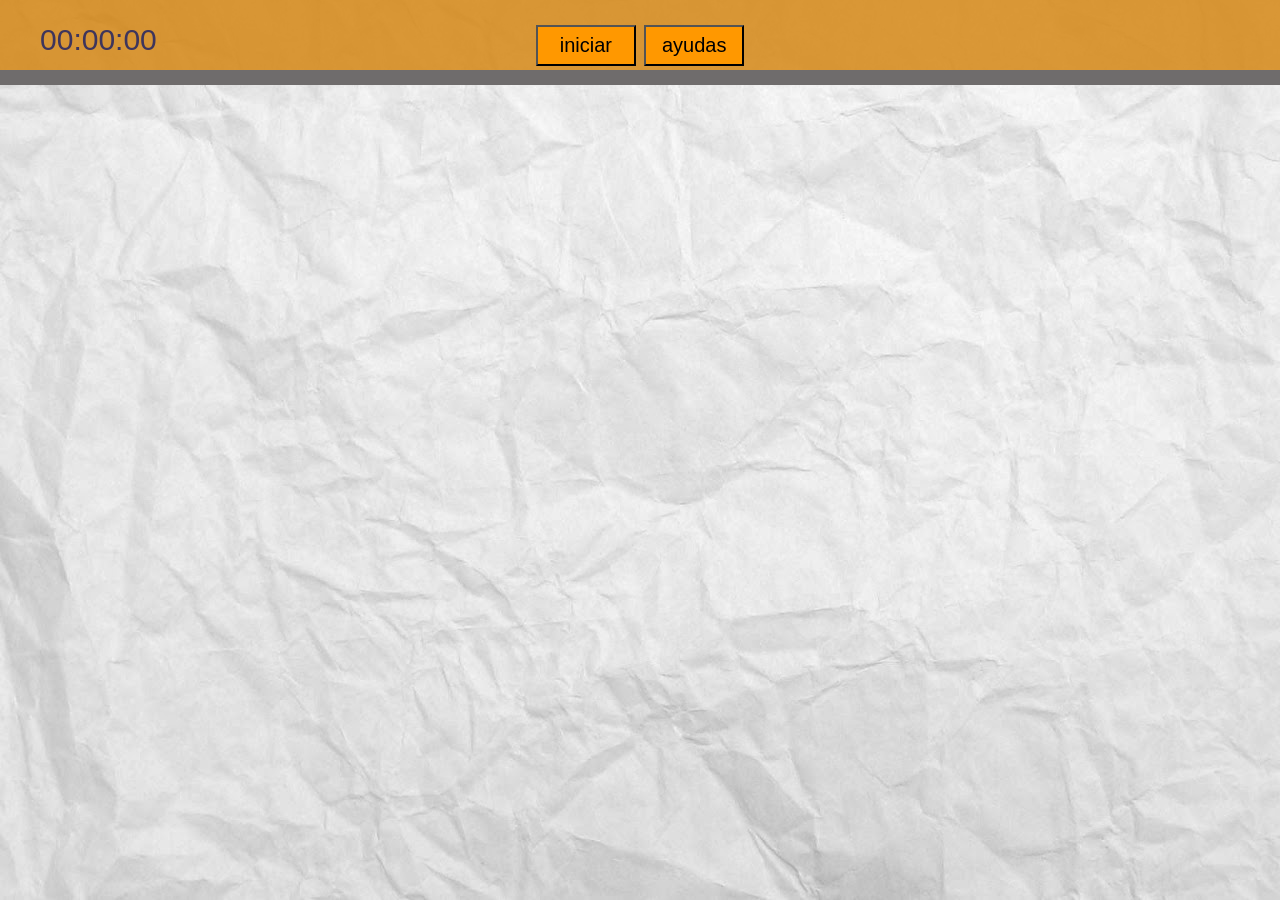
==== index.html @ aeb4a79e "1 to 121" ====
<!DOCTYPE html>
<html lang="en">
<head>
    <meta charset="UTF-8">
    <title>1 TO 121</title>
    <script src="js/sweetalert-dev.js"></script>
    <link rel="stylesheet" href="css/sweetalert.css">
</head>
<body>


<header>
  <div id="botones">
    <center>
            <input id="inicio" class="botones" type="button"  value="iniciar"/>
            <span><input id="ayudas" class="botones" type="button"  value="ayudas"/></span>
    </center>
  </div>
  <div id="reloj">
    <ul class="container">
        <li><div id="hora">00</div></li>
          <li><div class="divicion">:</div></li>
           <li><div id="minuto">00</div></li>
          <li><div class="divicion">:</div></li>
          <li><div id="segundo">00</div></li>
    </ul>
    </div>

</header>
<!-- Creacion de tabla-->
          <div id="escenario" ></div>




</body>
<script src = "js/jquery-1.11.3.min.js"></script>
<script src="js/sweetalert.min.js"></script>
<script src = "js/script.js"></script>
<link rel="stylesheet" type="text/css" href="css/estilos.css">
</html>
---- css/sweetalert.css ----
body.stop-scrolling {
  height: 100%;
  overflow: hidden; }

.sweet-overlay {
  background-color: black;
  /* IE8 */
  -ms-filter: "progid:DXImageTransform.Microsoft.Alpha(Opacity=40)";
  /* IE8 */
  background-color: rgba(0, 0, 0, 0.4);
  position: fixed;
  left: 0;
  right: 0;
  top: 0;
  bottom: 0;
  display: none;
  z-index: 10000; }

.sweet-alert {
  background-color: white;
  font-family: 'Open Sans', 'Helvetica Neue', Helvetica, Arial, sans-serif;
  width: 478px;
  padding: 17px;
  border-radius: 5px;
  text-align: center;
  position: fixed;
  left: 50%;
  top: 50%;
  margin-left: -256px;
  margin-top: -200px;
  overflow: hidden;
  display: none;
  z-index: 99999; }
  @media all and (max-width: 540px) {
    .sweet-alert {
      width: auto;
      margin-left: 0;
      margin-right: 0;
      left: 15px;
      right: 15px; } }
  .sweet-alert h2 {
    color: #575757;
    font-size: 30px;
    text-align: center;
    font-weight: 600;
    text-transform: none;
    position: relative;
    margin: 25px 0;
    padding: 0;
    line-height: 40px;
    display: block; }
  .sweet-alert p {
    color: #797979;
    font-size: 16px;
    text-align: center;
    font-weight: 300;
    position: relative;
    text-align: inherit;
    float: none;
    margin: 0;
    padding: 0;
    line-height: normal; }
  .sweet-alert fieldset {
    border: none;
    position: relative; }
  .sweet-alert .sa-error-container {
    background-color: #f1f1f1;
    margin-left: -17px;
    margin-right: -17px;
    overflow: hidden;
    padding: 0 10px;
    max-height: 0;
    webkit-transition: padding 0.15s, max-height 0.15s;
    transition: padding 0.15s, max-height 0.15s; }
    .sweet-alert .sa-error-container.show {
      padding: 10px 0;
      max-height: 100px;
      webkit-transition: padding 0.2s, max-height 0.2s;
      transition: padding 0.25s, max-height 0.25s; }
    .sweet-alert .sa-error-container .icon {
      display: inline-block;
      width: 24px;
      height: 24px;
      border-radius: 50%;
      background-color: #ea7d7d;
      color: white;
      line-height: 24px;
      text-align: center;
      margin-right: 3px; }
    .sweet-alert .sa-error-container p {
      display: inline-block; }
  .sweet-alert .sa-input-error {
    position: absolute;
    top: 29px;
    right: 26px;
    width: 20px;
    height: 20px;
    opacity: 0;
    -webkit-transform: scale(0.5);
    transform: scale(0.5);
    -webkit-transform-origin: 50% 50%;
    transform-origin: 50% 50%;
    -webkit-transition: all 0.1s;
    transition: all 0.1s; }
    .sweet-alert .sa-input-error::before, .sweet-alert .sa-input-error::after {
      content: "";
      width: 20px;
      height: 6px;
      background-color: #f06e57;
      border-radius: 3px;
      position: absolute;
      top: 50%;
      margin-top: -4px;
      left: 50%;
      margin-left: -9px; }
    .sweet-alert .sa-input-error::before {
      -webkit-transform: rotate(-45deg);
      transform: rotate(-45deg); }
    .sweet-alert .sa-input-error::after {
      -webkit-transform: rotate(45deg);
      transform: rotate(45deg); }
    .sweet-alert .sa-input-error.show {
      opacity: 1;
      -webkit-transform: scale(1);
      transform: scale(1); }
  .sweet-alert input {
    width: 100%;
    box-sizing: border-box;
    border-radius: 3px;
    border: 1px solid #d7d7d7;
    height: 43px;
    margin-top: 10px;
    margin-bottom: 17px;
    font-size: 18px;
    box-shadow: inset 0px 1px 1px rgba(0, 0, 0, 0.06);
    padding: 0 12px;
    display: none;
    -webkit-transition: all 0.3s;
    transition: all 0.3s; }
    .sweet-alert input:focus {
      outline: none;
      box-shadow: 0px 0px 3px #c4e6f5;
      border: 1px solid #b4dbed; }
      .sweet-alert input:focus::-moz-placeholder {
        transition: opacity 0.3s 0.03s ease;
        opacity: 0.5; }
      .sweet-alert input:focus:-ms-input-placeholder {
        transition: opacity 0.3s 0.03s ease;
        opacity: 0.5; }
      .sweet-alert input:focus::-webkit-input-placeholder {
        transition: opacity 0.3s 0.03s ease;
        opacity: 0.5; }
    .sweet-alert input::-moz-placeholder {
      color: #bdbdbd; }
    .sweet-alert input:-ms-input-placeholder {
      color: #bdbdbd; }
    .sweet-alert input::-webkit-input-placeholder {
      color: #bdbdbd; }
  .sweet-alert.show-input input {
    display: block; }
  .sweet-alert .sa-confirm-button-container {
    display: inline-block;
    position: relative; }
  .sweet-alert .la-ball-fall {
    position: absolute;
    left: 50%;
    top: 50%;
    margin-left: -27px;
    margin-top: 4px;
    opacity: 0;
    visibility: hidden; }
  .sweet-alert button {
    background-color: #8CD4F5;
    color: white;
    border: none;
    box-shadow: none;
    font-size: 17px;
    font-weight: 500;
    -webkit-border-radius: 4px;
    border-radius: 5px;
    padding: 10px 32px;
    margin: 26px 5px 0 5px;
    cursor: pointer; }
    .sweet-alert button:focus {
      outline: none;
      box-shadow: 0 0 2px rgba(128, 179, 235, 0.5), inset 0 0 0 1px rgba(0, 0, 0, 0.05); }
    .sweet-alert button:hover {
      background-color: #7ecff4; }
    .sweet-alert button:active {
      background-color: #5dc2f1; }
    .sweet-alert button.cancel {
      background-color: #C1C1C1; }
      .sweet-alert button.cancel:hover {
        background-color: #b9b9b9; }
      .sweet-alert button.cancel:active {
        background-color: #a8a8a8; }
      .sweet-alert button.cancel:focus {
        box-shadow: rgba(197, 205, 211, 0.8) 0px 0px 2px, rgba(0, 0, 0, 0.0470588) 0px 0px 0px 1px inset !important; }
    .sweet-alert button[disabled] {
      opacity: .6;
      cursor: default; }
    .sweet-alert button.confirm[disabled] {
      color: transparent; }
      .sweet-alert button.confirm[disabled] ~ .la-ball-fall {
        opacity: 1;
        visibility: visible;
        transition-delay: 0s; }
    .sweet-alert button::-moz-focus-inner {
      border: 0; }
  .sweet-alert[data-has-cancel-button=false] button {
    box-shadow: none !important; }
  .sweet-alert[data-has-confirm-button=false][data-has-cancel-button=false] {
    padding-bottom: 40px; }
  .sweet-alert .sa-icon {
    width: 80px;
    height: 80px;
    border: 4px solid gray;
    -webkit-border-radius: 40px;
    border-radius: 40px;
    border-radius: 50%;
    margin: 20px auto;
    padding: 0;
    position: relative;
    box-sizing: content-box; }
    .sweet-alert .sa-icon.sa-error {
      border-color: #F27474; }
      .sweet-alert .sa-icon.sa-error .sa-x-mark {
        position: relative;
        display: block; }
      .sweet-alert .sa-icon.sa-error .sa-line {
        position: absolute;
        height: 5px;
        width: 47px;
        background-color: #F27474;
        display: block;
        top: 37px;
        border-radius: 2px; }
        .sweet-alert .sa-icon.sa-error .sa-line.sa-left {
          -webkit-transform: rotate(45deg);
          transform: rotate(45deg);
          left: 17px; }
        .sweet-alert .sa-icon.sa-error .sa-line.sa-right {
          -webkit-transform: rotate(-45deg);
          transform: rotate(-45deg);
          right: 16px; }
    .sweet-alert .sa-icon.sa-warning {
      border-color: #F8BB86; }
      .sweet-alert .sa-icon.sa-warning .sa-body {
        position: absolute;
        width: 5px;
        height: 47px;
        left: 50%;
        top: 10px;
        -webkit-border-radius: 2px;
        border-radius: 2px;
        margin-left: -2px;
        background-color: #F8BB86; }
      .sweet-alert .sa-icon.sa-warning .sa-dot {
        position: absolute;
        width: 7px;
        height: 7px;
        -webkit-border-radius: 50%;
        border-radius: 50%;
        margin-left: -3px;
        left: 50%;
        bottom: 10px;
        background-color: #F8BB86; }
    .sweet-alert .sa-icon.sa-info {
      border-color: #C9DAE1; }
      .sweet-alert .sa-icon.sa-info::before {
        content: "";
        position: absolute;
        width: 5px;
        height: 29px;
        left: 50%;
        bottom: 17px;
        border-radius: 2px;
        margin-left: -2px;
        background-color: #C9DAE1; }
      .sweet-alert .sa-icon.sa-info::after {
        content: "";
        position: absolute;
        width: 7px;
        height: 7px;
        border-radius: 50%;
        margin-left: -3px;
        top: 19px;
        background-color: #C9DAE1; }
    .sweet-alert .sa-icon.sa-success {
      border-color: #A5DC86; }
      .sweet-alert .sa-icon.sa-success::before, .sweet-alert .sa-icon.sa-success::after {
        content: '';
        -webkit-border-radius: 40px;
        border-radius: 40px;
        border-radius: 50%;
        position: absolute;
        width: 60px;
        height: 120px;
        background: white;
        -webkit-transform: rotate(45deg);
        transform: rotate(45deg); }
      .sweet-alert .sa-icon.sa-success::before {
        -webkit-border-radius: 120px 0 0 120px;
        border-radius: 120px 0 0 120px;
        top: -7px;
        left: -33px;
        -webkit-transform: rotate(-45deg);
        transform: rotate(-45deg);
        -webkit-transform-origin: 60px 60px;
        transform-origin: 60px 60px; }
      .sweet-alert .sa-icon.sa-success::after {
        -webkit-border-radius: 0 120px 120px 0;
        border-radius: 0 120px 120px 0;
        top: -11px;
        left: 30px;
        -webkit-transform: rotate(-45deg);
        transform: rotate(-45deg);
        -webkit-transform-origin: 0px 60px;
        transform-origin: 0px 60px; }
      .sweet-alert .sa-icon.sa-success .sa-placeholder {
        width: 80px;
        height: 80px;
        border: 4px solid rgba(165, 220, 134, 0.2);
        -webkit-border-radius: 40px;
        border-radius: 40px;
        border-radius: 50%;
        box-sizing: content-box;
        position: absolute;
        left: -4px;
        top: -4px;
        z-index: 2; }
      .sweet-alert .sa-icon.sa-success .sa-fix {
        width: 5px;
        height: 90px;
        background-color: white;
        position: absolute;
        left: 28px;
        top: 8px;
        z-index: 1;
        -webkit-transform: rotate(-45deg);
        transform: rotate(-45deg); }
      .sweet-alert .sa-icon.sa-success .sa-line {
        height: 5px;
        background-color: #A5DC86;
        display: block;
        border-radius: 2px;
        position: absolute;
        z-index: 2; }
        .sweet-alert .sa-icon.sa-success .sa-line.sa-tip {
          width: 25px;
          left: 14px;
          top: 46px;
          -webkit-transform: rotate(45deg);
          transform: rotate(45deg); }
        .sweet-alert .sa-icon.sa-success .sa-line.sa-long {
          width: 47px;
          right: 8px;
          top: 38px;
          -webkit-transform: rotate(-45deg);
          transform: rotate(-45deg); }
    .sweet-alert .sa-icon.sa-custom {
      background-size: contain;
      border-radius: 0;
      border: none;
      background-position: center center;
      background-repeat: no-repeat; }

/*
 * Animations
 */
@-webkit-keyframes showSweetAlert {
  0% {
    transform: scale(0.7);
    -webkit-transform: scale(0.7); }
  45% {
    transform: scale(1.05);
    -webkit-transform: scale(1.05); }
  80% {
    transform: scale(0.95);
    -webkit-transform: scale(0.95); }
  100% {
    transform: scale(1);
    -webkit-transform: scale(1); } }

@keyframes showSweetAlert {
  0% {
    transform: scale(0.7);
    -webkit-transform: scale(0.7); }
  45% {
    transform: scale(1.05);
    -webkit-transform: scale(1.05); }
  80% {
    transform: scale(0.95);
    -webkit-transform: scale(0.95); }
  100% {
    transform: scale(1);
    -webkit-transform: scale(1); } }

@-webkit-keyframes hideSweetAlert {
  0% {
    transform: scale(1);
    -webkit-transform: scale(1); }
  100% {
    transform: scale(0.5);
    -webkit-transform: scale(0.5); } }

@keyframes hideSweetAlert {
  0% {
    transform: scale(1);
    -webkit-transform: scale(1); }
  100% {
    transform: scale(0.5);
    -webkit-transform: scale(0.5); } }

@-webkit-keyframes slideFromTop {
  0% {
    top: 0%; }
  100% {
    top: 50%; } }

@keyframes slideFromTop {
  0% {
    top: 0%; }
  100% {
    top: 50%; } }

@-webkit-keyframes slideToTop {
  0% {
    top: 50%; }
  100% {
    top: 0%; } }

@keyframes slideToTop {
  0% {
    top: 50%; }
  100% {
    top: 0%; } }

@-webkit-keyframes slideFromBottom {
  0% {
    top: 70%; }
  100% {
    top: 50%; } }

@keyframes slideFromBottom {
  0% {
    top: 70%; }
  100% {
    top: 50%; } }

@-webkit-keyframes slideToBottom {
  0% {
    top: 50%; }
  100% {
    top: 70%; } }

@keyframes slideToBottom {
  0% {
    top: 50%; }
  100% {
    top: 70%; } }

.showSweetAlert[data-animation=pop] {
  -webkit-animation: showSweetAlert 0.3s;
  animation: showSweetAlert 0.3s; }

.showSweetAlert[data-animation=none] {
  -webkit-animation: none;
  animation: none; }

.showSweetAlert[data-animation=slide-from-top] {
  -webkit-animation: slideFromTop 0.3s;
  animation: slideFromTop 0.3s; }

.showSweetAlert[data-animation=slide-from-bottom] {
  -webkit-animation: slideFromBottom 0.3s;
  animation: slideFromBottom 0.3s; }

.hideSweetAlert[data-animation=pop] {
  -webkit-animation: hideSweetAlert 0.2s;
  animation: hideSweetAlert 0.2s; }

.hideSweetAlert[data-animation=none] {
  -webkit-animation: none;
  animation: none; }

.hideSweetAlert[data-animation=slide-from-top] {
  -webkit-animation: slideToTop 0.4s;
  animation: slideToTop 0.4s; }

.hideSweetAlert[data-animation=slide-from-bottom] {
  -webkit-animation: slideToBottom 0.3s;
  animation: slideToBottom 0.3s; }

@-webkit-keyframes animateSuccessTip {
  0% {
    width: 0;
    left: 1px;
    top: 19px; }
  54% {
    width: 0;
    left: 1px;
    top: 19px; }
  70% {
    width: 50px;
    left: -8px;
    top: 37px; }
  84% {
    width: 17px;
    left: 21px;
    top: 48px; }
  100% {
    width: 25px;
    left: 14px;
    top: 45px; } }

@keyframes animateSuccessTip {
  0% {
    width: 0;
    left: 1px;
    top: 19px; }
  54% {
    width: 0;
    left: 1px;
    top: 19px; }
  70% {
    width: 50px;
    left: -8px;
    top: 37px; }
  84% {
    width: 17px;
    left: 21px;
    top: 48px; }
  100% {
    width: 25px;
    left: 14px;
    top: 45px; } }

@-webkit-keyframes animateSuccessLong {
  0% {
    width: 0;
    right: 46px;
    top: 54px; }
  65% {
    width: 0;
    right: 46px;
    top: 54px; }
  84% {
    width: 55px;
    right: 0px;
    top: 35px; }
  100% {
    width: 47px;
    right: 8px;
    top: 38px; } }

@keyframes animateSuccessLong {
  0% {
    width: 0;
    right: 46px;
    top: 54px; }
  65% {
    width: 0;
    right: 46px;
    top: 54px; }
  84% {
    width: 55px;
    right: 0px;
    top: 35px; }
  100% {
    width: 47px;
    right: 8px;
    top: 38px; } }

@-webkit-keyframes rotatePlaceholder {
  0% {
    transform: rotate(-45deg);
    -webkit-transform: rotate(-45deg); }
  5% {
    transform: rotate(-45deg);
    -webkit-transform: rotate(-45deg); }
  12% {
    transform: rotate(-405deg);
    -webkit-transform: rotate(-405deg); }
  100% {
    transform: rotate(-405deg);
    -webkit-transform: rotate(-405deg); } }

@keyframes rotatePlaceholder {
  0% {
    transform: rotate(-45deg);
    -webkit-transform: rotate(-45deg); }
  5% {
    transform: rotate(-45deg);
    -webkit-transform: rotate(-45deg); }
  12% {
    transform: rotate(-405deg);
    -webkit-transform: rotate(-405deg); }
  100% {
    transform: rotate(-405deg);
    -webkit-transform: rotate(-405deg); } }

.animateSuccessTip {
  -webkit-animation: animateSuccessTip 0.75s;
  animation: animateSuccessTip 0.75s; }

.animateSuccessLong {
  -webkit-animation: animateSuccessLong 0.75s;
  animation: animateSuccessLong 0.75s; }

.sa-icon.sa-success.animate::after {
  -webkit-animation: rotatePlaceholder 4.25s ease-in;
  animation: rotatePlaceholder 4.25s ease-in; }

@-webkit-keyframes animateErrorIcon {
  0% {
    transform: rotateX(100deg);
    -webkit-transform: rotateX(100deg);
    opacity: 0; }
  100% {
    transform: rotateX(0deg);
    -webkit-transform: rotateX(0deg);
    opacity: 1; } }

@keyframes animateErrorIcon {
  0% {
    transform: rotateX(100deg);
    -webkit-transform: rotateX(100deg);
    opacity: 0; }
  100% {
    transform: rotateX(0deg);
    -webkit-transform: rotateX(0deg);
    opacity: 1; } }

.animateErrorIcon {
  -webkit-animation: animateErrorIcon 0.5s;
  animation: animateErrorIcon 0.5s; }

@-webkit-keyframes animateXMark {
  0% {
    transform: scale(0.4);
    -webkit-transform: scale(0.4);
    margin-top: 26px;
    opacity: 0; }
  50% {
    transform: scale(0.4);
    -webkit-transform: scale(0.4);
    margin-top: 26px;
    opacity: 0; }
  80% {
    transform: scale(1.15);
    -webkit-transform: scale(1.15);
    margin-top: -6px; }
  100% {
    transform: scale(1);
    -webkit-transform: scale(1);
    margin-top: 0;
    opacity: 1; } }

@keyframes animateXMark {
  0% {
    transform: scale(0.4);
    -webkit-transform: scale(0.4);
    margin-top: 26px;
    opacity: 0; }
  50% {
    transform: scale(0.4);
    -webkit-transform: scale(0.4);
    margin-top: 26px;
    opacity: 0; }
  80% {
    transform: scale(1.15);
    -webkit-transform: scale(1.15);
    margin-top: -6px; }
  100% {
    transform: scale(1);
    -webkit-transform: scale(1);
    margin-top: 0;
    opacity: 1; } }

.animateXMark {
  -webkit-animation: animateXMark 0.5s;
  animation: animateXMark 0.5s; }

@-webkit-keyframes pulseWarning {
  0% {
    border-color: #F8D486; }
  100% {
    border-color: #F8BB86; } }

@keyframes pulseWarning {
  0% {
    border-color: #F8D486; }
  100% {
    border-color: #F8BB86; } }

.pulseWarning {
  -webkit-animation: pulseWarning 0.75s infinite alternate;
  animation: pulseWarning 0.75s infinite alternate; }

@-webkit-keyframes pulseWarningIns {
  0% {
    background-color: #F8D486; }
  100% {
    background-color: #F8BB86; } }

@keyframes pulseWarningIns {
  0% {
    background-color: #F8D486; }
  100% {
    background-color: #F8BB86; } }

.pulseWarningIns {
  -webkit-animation: pulseWarningIns 0.75s infinite alternate;
  animation: pulseWarningIns 0.75s infinite alternate; }

@-webkit-keyframes rotate-loading {
  0% {
    transform: rotate(0deg); }
  100% {
    transform: rotate(360deg); } }

@keyframes rotate-loading {
  0% {
    transform: rotate(0deg); }
  100% {
    transform: rotate(360deg); } }

/* Internet Explorer 9 has some special quirks that are fixed here */
/* The icons are not animated. */
/* This file is automatically merged into sweet-alert.min.js through Gulp */
/* Error icon */
.sweet-alert .sa-icon.sa-error .sa-line.sa-left {
  -ms-transform: rotate(45deg) \9; }

.sweet-alert .sa-icon.sa-error .sa-line.sa-right {
  -ms-transform: rotate(-45deg) \9; }

/* Success icon */
.sweet-alert .sa-icon.sa-success {
  border-color: transparent\9; }

.sweet-alert .sa-icon.sa-success .sa-line.sa-tip {
  -ms-transform: rotate(45deg) \9; }

.sweet-alert .sa-icon.sa-success .sa-line.sa-long {
  -ms-transform: rotate(-45deg) \9; }

/*!
 * Load Awesome v1.1.0 (http://github.danielcardoso.net/load-awesome/)
 * Copyright 2015 Daniel Cardoso <@DanielCardoso>
 * Licensed under MIT
 */
.la-ball-fall,
.la-ball-fall > div {
  position: relative;
  -webkit-box-sizing: border-box;
  -moz-box-sizing: border-box;
  box-sizing: border-box; }

.la-ball-fall {
  display: block;
  font-size: 0;
  color: #fff; }

.la-ball-fall.la-dark {
  color: #333; }

.la-ball-fall > div {
  display: inline-block;
  float: none;
  background-color: currentColor;
  border: 0 solid currentColor; }

.la-ball-fall {
  width: 54px;
  height: 18px; }

.la-ball-fall > div {
  width: 10px;
  height: 10px;
  margin: 4px;
  border-radius: 100%;
  opacity: 0;
  -webkit-animation: ball-fall 1s ease-in-out infinite;
  -moz-animation: ball-fall 1s ease-in-out infinite;
  -o-animation: ball-fall 1s ease-in-out infinite;
  animation: ball-fall 1s ease-in-out infinite; }

.la-ball-fall > div:nth-child(1) {
  -webkit-animation-delay: -200ms;
  -moz-animation-delay: -200ms;
  -o-animation-delay: -200ms;
  animation-delay: -200ms; }

.la-ball-fall > div:nth-child(2) {
  -webkit-animation-delay: -100ms;
  -moz-animation-delay: -100ms;
  -o-animation-delay: -100ms;
  animation-delay: -100ms; }

.la-ball-fall > div:nth-child(3) {
  -webkit-animation-delay: 0ms;
  -moz-animation-delay: 0ms;
  -o-animation-delay: 0ms;
  animation-delay: 0ms; }

.la-ball-fall.la-sm {
  width: 26px;
  height: 8px; }

.la-ball-fall.la-sm > div {
  width: 4px;
  height: 4px;
  margin: 2px; }

.la-ball-fall.la-2x {
  width: 108px;
  height: 36px; }

.la-ball-fall.la-2x > div {
  width: 20px;
  height: 20px;
  margin: 8px; }

.la-ball-fall.la-3x {
  width: 162px;
  height: 54px; }

.la-ball-fall.la-3x > div {
  width: 30px;
  height: 30px;
  margin: 12px; }

/*
 * Animation
 */
@-webkit-keyframes ball-fall {
  0% {
    opacity: 0;
    -webkit-transform: translateY(-145%);
    transform: translateY(-145%); }
  10% {
    opacity: .5; }
  20% {
    opacity: 1;
    -webkit-transform: translateY(0);
    transform: translateY(0); }
  80% {
    opacity: 1;
    -webkit-transform: translateY(0);
    transform: translateY(0); }
  90% {
    opacity: .5; }
  100% {
    opacity: 0;
    -webkit-transform: translateY(145%);
    transform: translateY(145%); } }

@-moz-keyframes ball-fall {
  0% {
    opacity: 0;
    -moz-transform: translateY(-145%);
    transform: translateY(-145%); }
  10% {
    opacity: .5; }
  20% {
    opacity: 1;
    -moz-transform: translateY(0);
    transform: translateY(0); }
  80% {
    opacity: 1;
    -moz-transform: translateY(0);
    transform: translateY(0); }
  90% {
    opacity: .5; }
  100% {
    opacity: 0;
    -moz-transform: translateY(145%);
    transform: translateY(145%); } }

@-o-keyframes ball-fall {
  0% {
    opacity: 0;
    -o-transform: translateY(-145%);
    transform: translateY(-145%); }
  10% {
    opacity: .5; }
  20% {
    opacity: 1;
    -o-transform: translateY(0);
    transform: translateY(0); }
  80% {
    opacity: 1;
    -o-transform: translateY(0);
    transform: translateY(0); }
  90% {
    opacity: .5; }
  100% {
    opacity: 0;
    -o-transform: translateY(145%);
    transform: translateY(145%); } }

@keyframes ball-fall {
  0% {
    opacity: 0;
    -webkit-transform: translateY(-145%);
    -moz-transform: translateY(-145%);
    -o-transform: translateY(-145%);
    transform: translateY(-145%); }
  10% {
    opacity: .5; }
  20% {
    opacity: 1;
    -webkit-transform: translateY(0);
    -moz-transform: translateY(0);
    -o-transform: translateY(0);
    transform: translateY(0); }
  80% {
    opacity: 1;
    -webkit-transform: translateY(0);
    -moz-transform: translateY(0);
    -o-transform: translateY(0);
    transform: translateY(0); }
  90% {
    opacity: .5; }
  100% {
    opacity: 0;
    -webkit-transform: translateY(145%);
    -moz-transform: translateY(145%);
    -o-transform: translateY(145%);
    transform: translateY(145%); } }
---- css/estilos.css ----
@import url(http://fonts.googleapis.com/css?family=Open+Sans+Condensed:300);
body {
  background-image: url("../img/papel.jpg");
  font-family: Arial;
    color: #403736;
    margin: 0;
	padding: 0;
}


header{

  height: 70px;
  width: 100%;
  background: rgba(214, 137, 24, 0.86);
  border-bottom: 15px solid #6F6C6C;
  cursor: pointer;
  font-size: 30px;
  color: #3E355C;
  margin-top: 0 auto;
}



#botones{
  z-index: 1;
padding-top: 25px;
}

.container li{
  float: left;
  list-style-type: none;
postion: relative;
z-index: 3;
}

#reloj{
  z-index: 2;
  margin-top: -73px;
}
#inicio{
  width: 100px;
    height: 41px;
    font-size: 20px;
    background-color: #FF9800;
    margin-top: -87px;
    border-color: none;
}
#ayudas{
  width: 100px;
    height: 41px;
    font-size: 20px;
    background-color: #FF9800;
    margin-top: -87px;
    border-color: none;
}
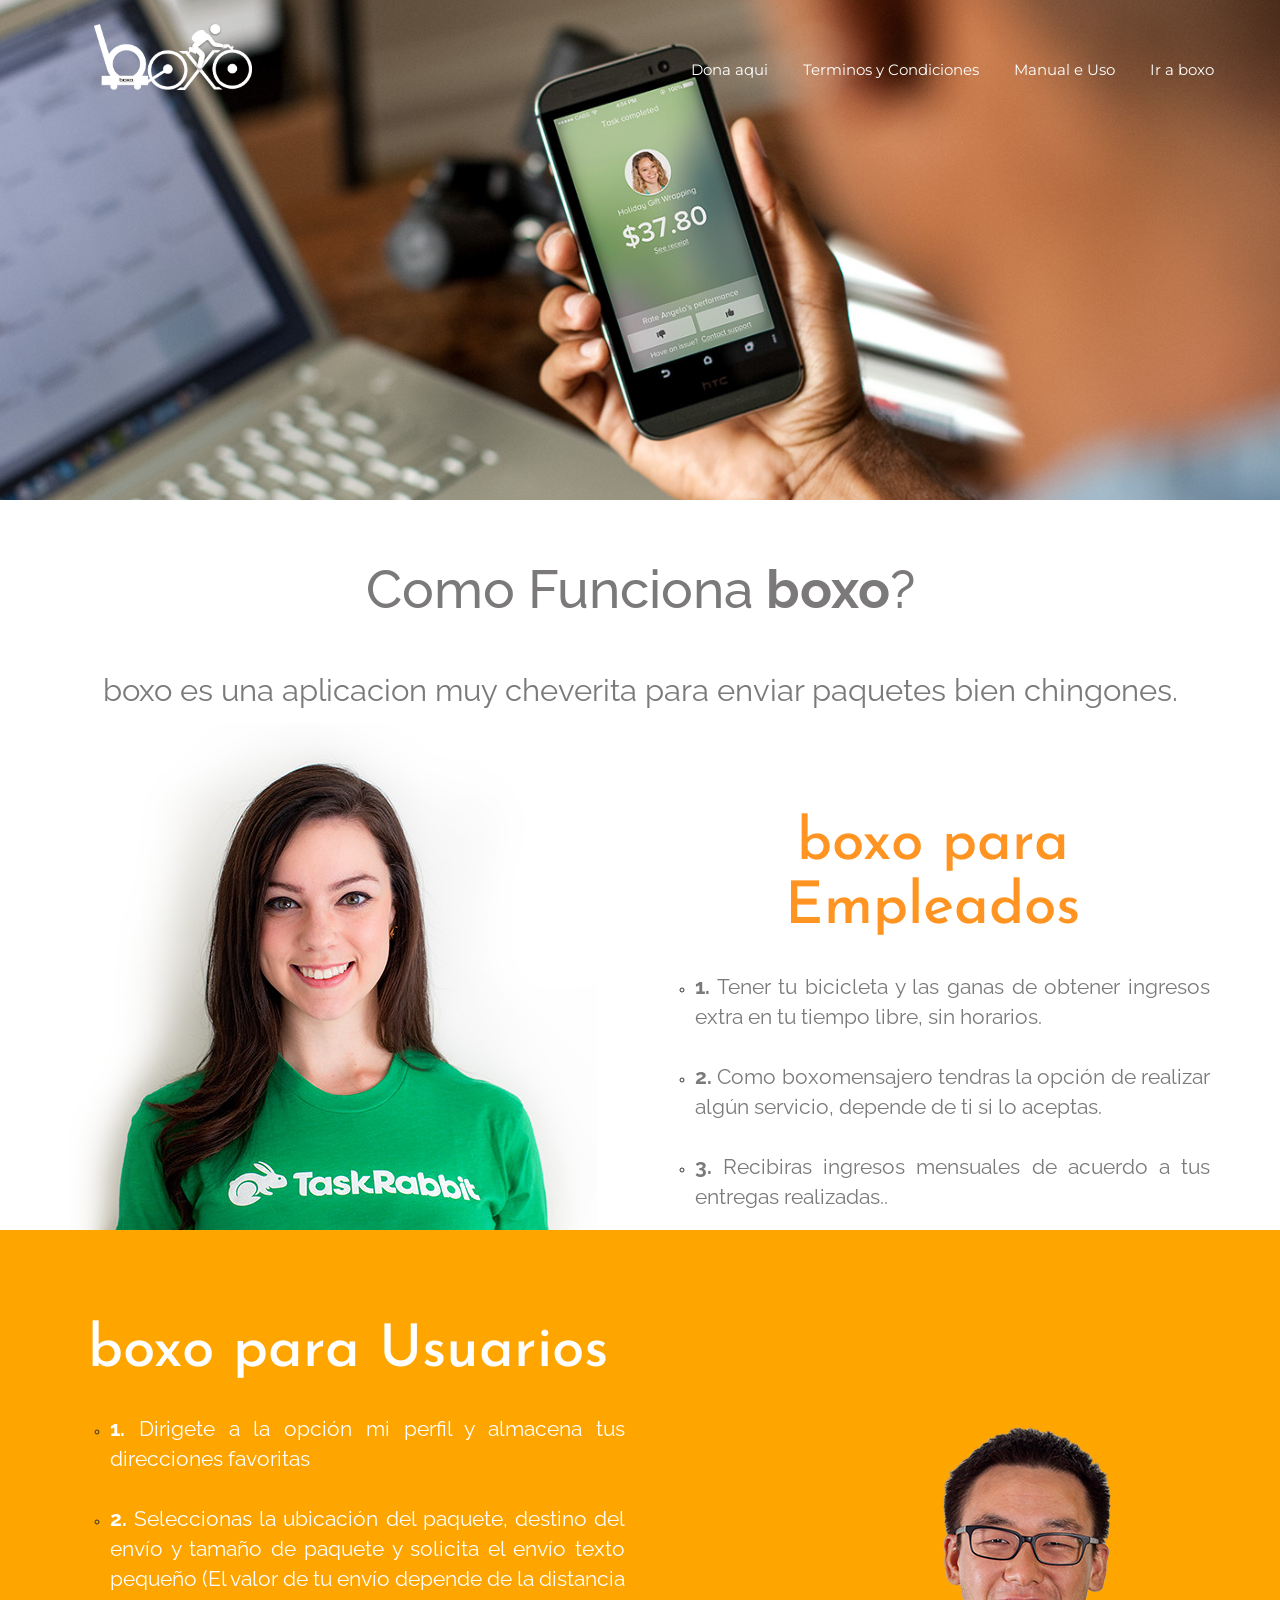
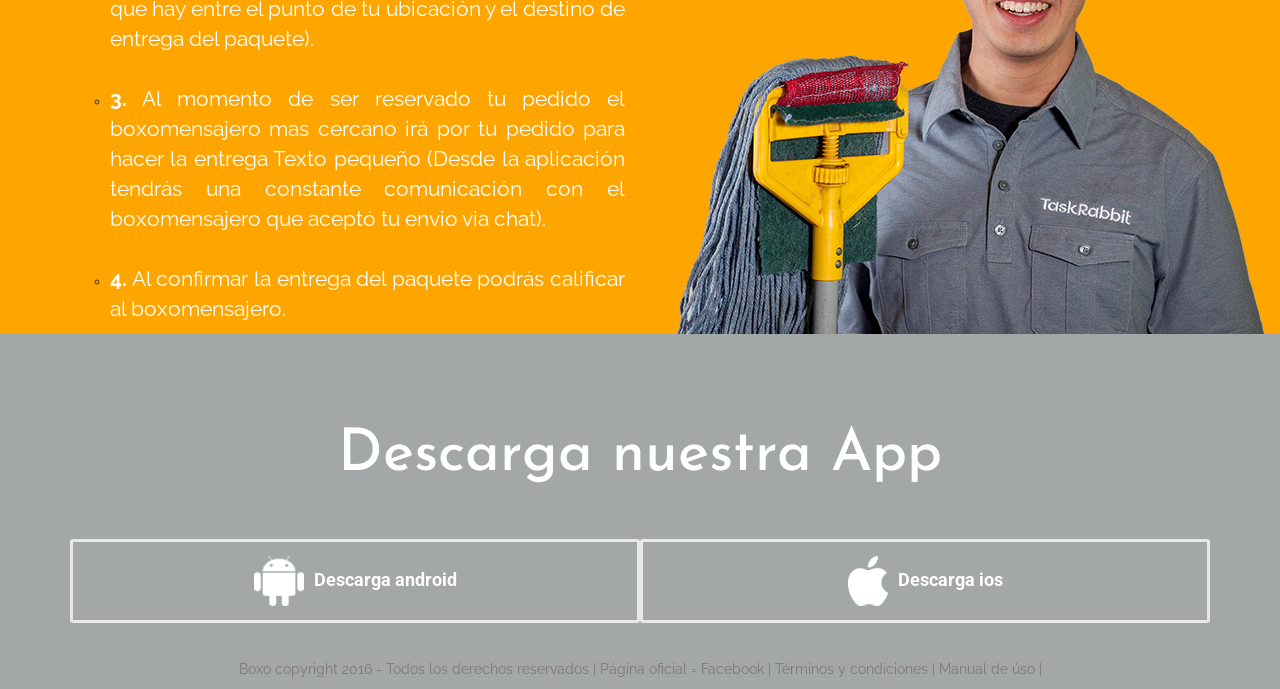
==== commit 115412da: "ad asd" ====
--- a/index.html
+++ b/index.html
@@ -1,41 +1,133 @@
 <!DOCTYPE html>
 <html lang="en">
 <head>
-    <meta charset="UTF-8">
-    <title>1 TO 121</title>
-    <script src="js/sweetalert-dev.js"></script>
-    <link rel="stylesheet" href="css/sweetalert.css">
+  <meta charset="UTF-8">
+  <meta name="viewport" content="width=device-width, initial-scale=1.0">
+  <link rel="stylesheet" href="css/bootstrap.css">
+  <link rel="stylesheet" type="text/css" href="css/estilos.css">
+  <link href='https://fonts.googleapis.com/css?family=Montserrat:700' rel='stylesheet' type='text/css'>
+  <link href='https://fonts.googleapis.com/css?family=Raleway' rel='stylesheet' type='text/css'>
+  <link href='https://fonts.googleapis.com/css?family=Josefin+Sans' rel='stylesheet' type='text/css'>
+  <link href='https://fonts.googleapis.com/css?family=Roboto:400,900&subset=latin,latin-ext' rel='stylesheet' type='text/css'>
+  <title>Boxo 2</title>
 </head>
 <body>
+<header>
+  <section class="header banner">
+    <nav id="navbar" class="navbar navbar-default ">
+      <div class="container-fluid">
+        <div class="navbar-header">
+          <button type="button" class="navbar-toggle collapsed" data-toggle="collapse" data-target="#navbar1" aria-expanded="false">
+            <span class="sr-only">Menu</span>
+            <span class="icon-bar"></span>
+            <span class="icon-bar"></span>
+            <span class="icon-bar"></span>
+          </button>
+            <a class="logo" href="#"></a>
+        </div>
+        <div class="navbar-collapse collapse" id="navbar1" aria-expanded="false">
+          <ul class="nav navbar-nav navbar-right">
+            <li>Dona aqui</li>
+            <li>Terminos y Condiciones</li>
+            <li>Manual e Uso</li>
+            <li>Ir a boxo</li>
+          </ul>
+        </div>
+      </div>
+    </nav>
+  </section>
+</header>
+  <section class="secciones">
+    <div class="container">
+      <div class="row">
+        <div class="col-lg-12 col-md-12 col-sm-12">
+        <h1 class="text-center">Como Funciona <strong>boxo</strong>?</h1>
+        <p id="seccion1" class="text-center">boxo es una aplicacion muy cheverita para enviar paquetes bien chingones.</p>
+        </div>
+      </div>
+    </div>
+  </section>
+  <section class="secciones">
+    <div class="container">
+      <div class="row">
+        <div class="col-md-6 ">
+          <div id="imagen1"></div>
+        </div>
+          <div class="col-md-6 ">
+            <h2 >boxo para Empleados</h2>
+            <ul style="list-style-type:circle">
+              <li><p class='hiw-step-description'style="
+                text-align: justify;
+            "><strong>1.</strong> Tener tu bicicleta y las ganas de obtener ingresos extra en tu tiempo libre, sin horarios.</p></li>
+              <li><p class='hiw-step-description' style="
+                text-align: justify;
+            "><strong>2.</strong> Como boxomensajero tendras la opción de realizar algún servicio, depende de ti si lo aceptas.</p></li>
+              <li><p class='hiw-step-description' style="
+                text-align: justify;
+            "><strong>3.</strong> Recibiras ingresos mensuales de acuerdo a tus entregas realizadas..</p></li>
+            </ul>
+          </div>
+        </div>
+      </div>
+    </div>
+  </section>
+  <section class="secciones2">
+    <div class="container">
+      <div class="row">
+        <div class="col-md-6">
+          <h2 style="color:white;" >boxo para Usuarios</h2>
+          <ul style="list-style-type:circle">
+            <li><p class='hiw-step-description pseccion2'style="
+              text-align: justify;
+          "><strong>1.</strong> Dirigete a la opción mi perfil y almacena tus direcciones favoritas</p></li>
+            <li><p class='hiw-step-description pseccion2' style="
+              text-align: justify;
+          "><strong>2.</strong> Seleccionas la ubicación del paquete, destino del envío y tamaño de paquete y solicita el envío texto pequeño (El valor de tu envío depende de la distancia que hay entre el punto de tu ubicación y el destino de entrega del paquete).</p></li>
+            <li><p class='hiw-step-description pseccion2' style="
+              text-align: justify;
+          "><strong>3.</strong> Al momento de ser reservado tu pedido el boxomensajero mas cercano irá por tu pedido para hacer la entrega Texto pequeño (Desde la aplicación tendrás una constante comunicación con el boxomensajero que aceptó tu envio via chat).</p></li>
+
+          <li><p class='hiw-step-description pseccion2' style="
+            text-align: justify;
+          "><strong>4.</strong> Al confirmar la entrega del paquete podrás calificar al boxomensajero.</p></li>
+
+          </ul>
+        </div>
+        <div class="col-md-6 ">
+          <div id="imagen2"></div>
+        </div>
+      </div>
+    </div>
+  </section>
+  <footer>
+    <div class="container">
+      <div class="row">
+        <h2 style="color:white;"> Descarga nuestra App</h2>
+        <br>
+        <br>
+        <center>
+          <div class="col-lg-12">
+              <div class=" botones col-md-6 col-lg-6">
+                <a href="#" style="color:white;font-family: 'Roboto', sans-serif;padding-top:20px"><img src="img/android.png" width="50px" height="50px" style="margin-right:10px"/>Descarga android</a>
+              </div>
+              <div class=" botones col-md-6 col-lg-6">
+                <a href="#" style="color:white;font-family: 'Roboto', sans-serif;padding-top:10px"><img src="img/apple.png" width="40px" height="50px" style="margin-right:10px"/>Descarga ios</a>
+          </div>
+        </div>
+    </center>
+      <br>
+      <br>
+      <br>
+      <br>
+      <br>
+
+      <p id="copy">Boxo copyright 2016 - Todos los derechos reservados | Página oficial = Facebook | Términos y condiciones | Manual de úso |</p>
 
 
-<header>
-  <div id="botones">
-    <center>
-            <input id="inicio" class="botones" type="button"  value="iniciar"/>
-            <span><input id="ayudas" class="botones" type="button"  value="ayudas"/></span>
-    </center>
-  </div>
-  <div id="reloj">
-    <ul class="container">
-        <li><div id="hora">00</div></li>
-          <li><div class="divicion">:</div></li>
-           <li><div id="minuto">00</div></li>
-          <li><div class="divicion">:</div></li>
-          <li><div id="segundo">00</div></li>
-    </ul>
-    </div>
+  </footer>
 
 </header>
-<!-- Creacion de tabla-->
-          <div id="escenario" ></div>
-
-
-
-
+<script src="js/jquery-1.12.3.min.js"></script>
+<script src="js/bootstrap.min.js"></script>
 </body>
-<script src = "js/jquery-1.11.3.min.js"></script>
-<script src="js/sweetalert.min.js"></script>
-<script src = "js/script.js"></script>
-<link rel="stylesheet" type="text/css" href="css/estilos.css">
 </html>
--- a/css/estilos.css
+++ b/css/estilos.css
@@ -1,56 +1,154 @@
-@import url(http://fonts.googleapis.com/css?family=Open+Sans+Condensed:300);
-body {
-  background-image: url("../img/papel.jpg");
-  font-family: Arial;
-    color: #403736;
-    margin: 0;
-	padding: 0;
+.header{
+  background-position: center center;
+background-repeat: no-repeat;
+background-size: cover;
+height: 500px;
+background-color: #C8D0D1;
+text-align: center;
+-webkit-transition: height .15s;
+transition: height .15s;
+position: relative;
+}
+.header.banner{
+    background-image: url("../img/01.jpg");
+
 }
 
+.logo{
+  background: url(../img/logo.png) no-repeat center 70%;
+    width: 225px;
+    height: 98px;
+    background-size: 70%;
+    text-indent: -9999px;
+    display: block;
+    margin: 0;
+    margin-top: 0px;
+    padding: 0;
+    position: relative;
+    -webkit-transition: opacity 0.1s ease-out;
+    -moz-transition: opacity 0.1s ease-out;
+    -o-transition: opacity 0.1s ease-out;
+    transition: opacity 0.1s ease-out;
+    margin-left: 44px;
+}
+.navbar-default {
+    background-color: rgba(0, 0, 0, 0);
+    border-color: transparent;
+    z-index: 2;
+    height: 100px;
+}
+.navbar-default .navbar-nav > li {
 
-header{
-
-  height: 70px;
-  width: 100%;
-  background: rgba(214, 137, 24, 0.86);
-  border-bottom: 15px solid #6F6C6C;
-  cursor: pointer;
-  font-size: 30px;
-  color: #3E355C;
-  margin-top: 0 auto;
+  font-size: 15px;
+    font-family: 'Montserrat', sans-serif;
+    color: white;
+    padding: 15px;
+    margin-top: 43px;
+    margin-right: 5px;
+}
+.navbar-default .navbar-nav > li:hover {
+    background-color: white;
+    color: black;
+}
+.navbar-right {
+    float: right !important;
+    margin-right: -15px;
+    padding-right: 30px;
 }
 
-
-
-#botones{
-  z-index: 1;
-padding-top: 25px;
+.secciones{
+  background-color: white;
 }
 
-.container li{
-  float: left;
-  list-style-type: none;
-postion: relative;
-z-index: 3;
+.secciones2{
+  background-color: orange;
+}
+h1{
+  padding-top: 40px;
+  font-size: 3.8em;
+  font-family: 'Raleway', sans-serif;
+  color: #7b7979;
 }
 
-#reloj{
-  z-index: 2;
-  margin-top: -73px;
+h2{
+
+  font-size: 4.2em;
+  text-align: center;
+  font-family: 'Josefin Sans', sans-serif;
+  padding-top: 70px;
+  color:#ff9422;
 }
-#inicio{
-  width: 100px;
-    height: 41px;
-    font-size: 20px;
-    background-color: #FF9800;
-    margin-top: -87px;
-    border-color: none;
+
+#seccion1{
+  padding-top: 40px;
+  font-size: 2.2em;
+  font-family: 'Raleway', sans-serif;
+  color:#7b7979;
+
 }
-#ayudas{
-  width: 100px;
-    height: 41px;
-    font-size: 20px;
-    background-color: #FF9800;
-    margin-top: -87px;
-    border-color: none;
+
+#imagen1{
+  background-image: url("../img/02.jpg");
+  height: 507px;
+    width: 527px;
+    right: 50%;
 }
+p{
+  padding-top: 20px;
+  font-family: 'Raleway', sans-serif;
+    font-size: 1.5em;
+    color:#7b7979;
+}
+
+.pseccion2{
+  padding-top: 20px;
+  font-family: 'Raleway', sans-serif;
+    font-size: 1.5em;
+    color:white;
+}
+#imagen2{
+  background-image: url("../img/03.png");
+  height: 507px;
+    width: 593px;
+    right: 50%;
+    margin-left: 18px;
+    margin-top: 197px;
+}
+
+.botones{
+  border-radius: 3px;
+    padding: 14px 20px;
+    font-size: 18px;
+    text-decoration: none;
+    font-weight: bold;
+    display: inline-block;
+    border: 3px solid rgba(255, 255, 255, 0.75);
+  color:#fff;
+
+}
+#android{
+
+    margin-right: 21px;
+
+}
+.botones:active{
+  background-color: gray;
+   text-decoration:none;
+}
+a:link
+{
+ text-decoration:none;
+ color: #fff;
+}
+
+#copy{
+  padding-top: 20px;
+  font-family: 'Raleway', sans-serif;
+    font-size: 1em;
+    color:#7b7979;
+    text-align: center;
+}
+
+footer{
+  background-color: rgb(163, 167, 167);
+}
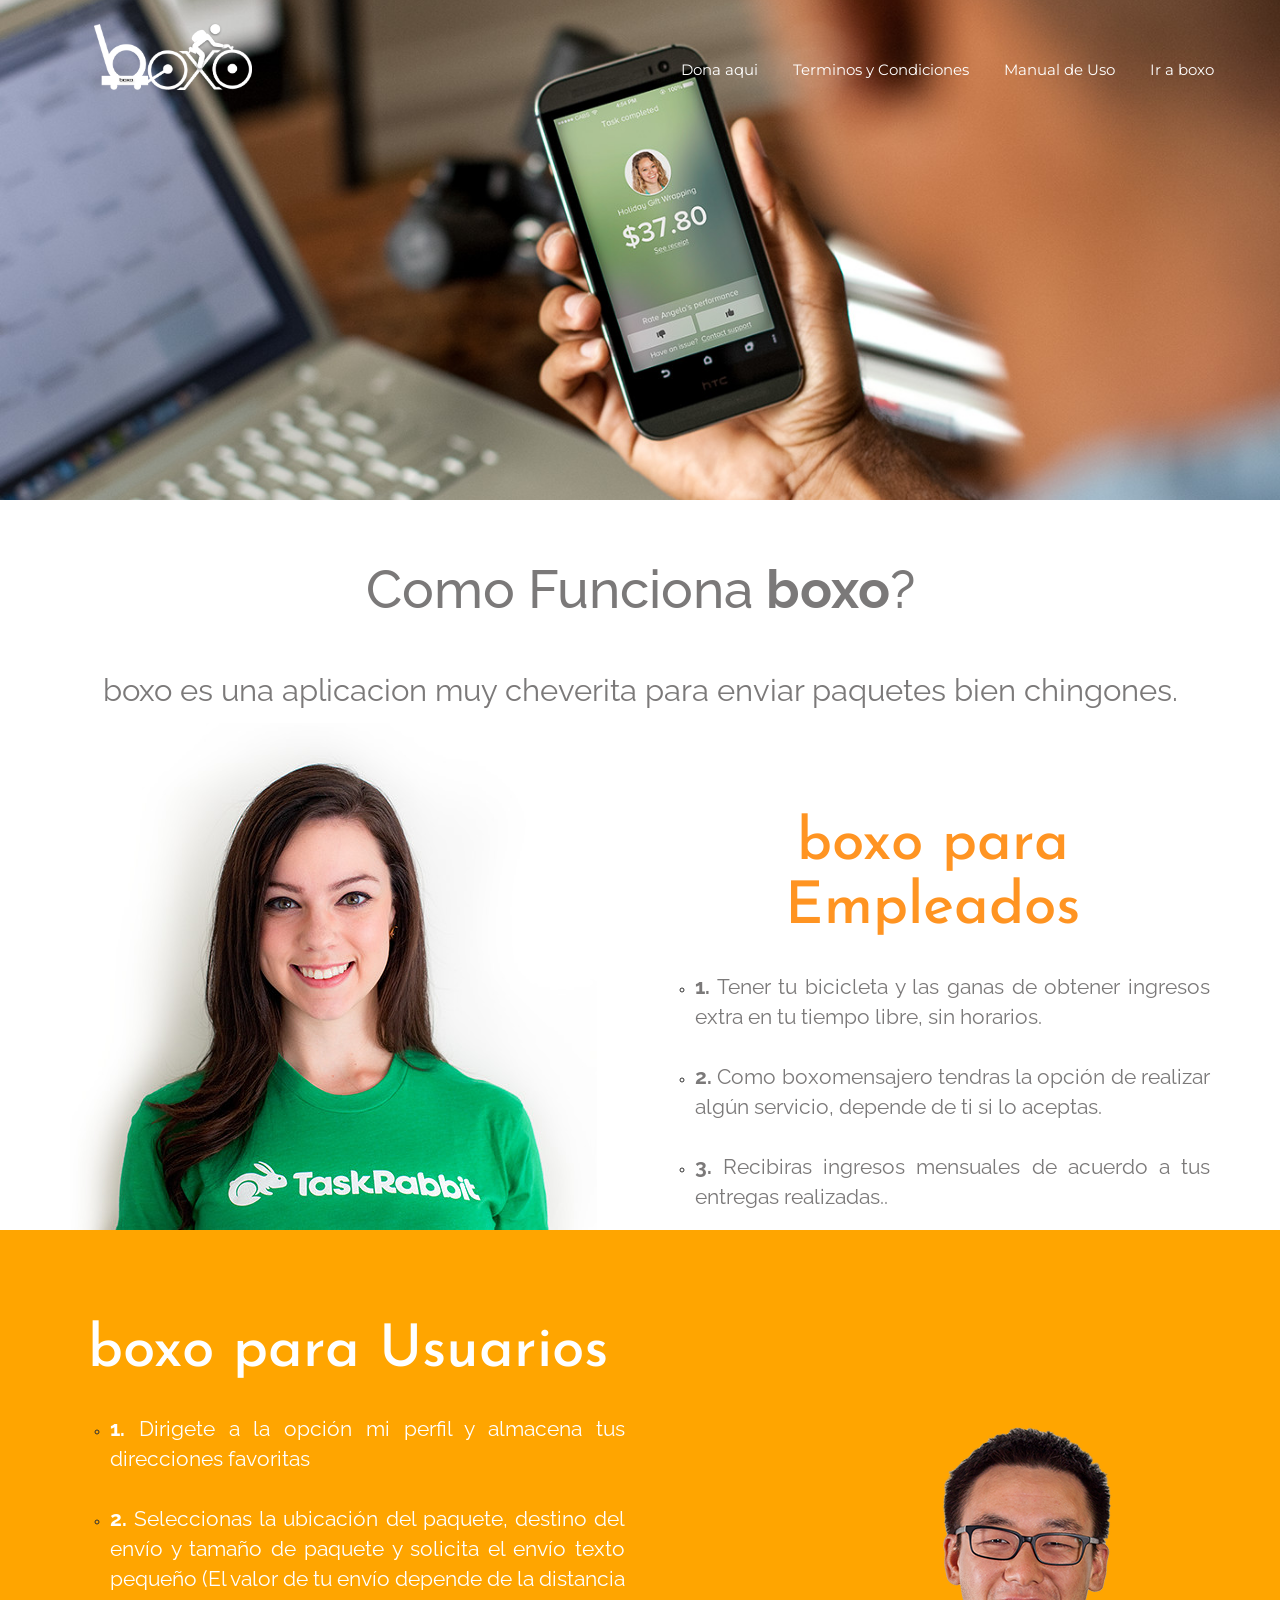
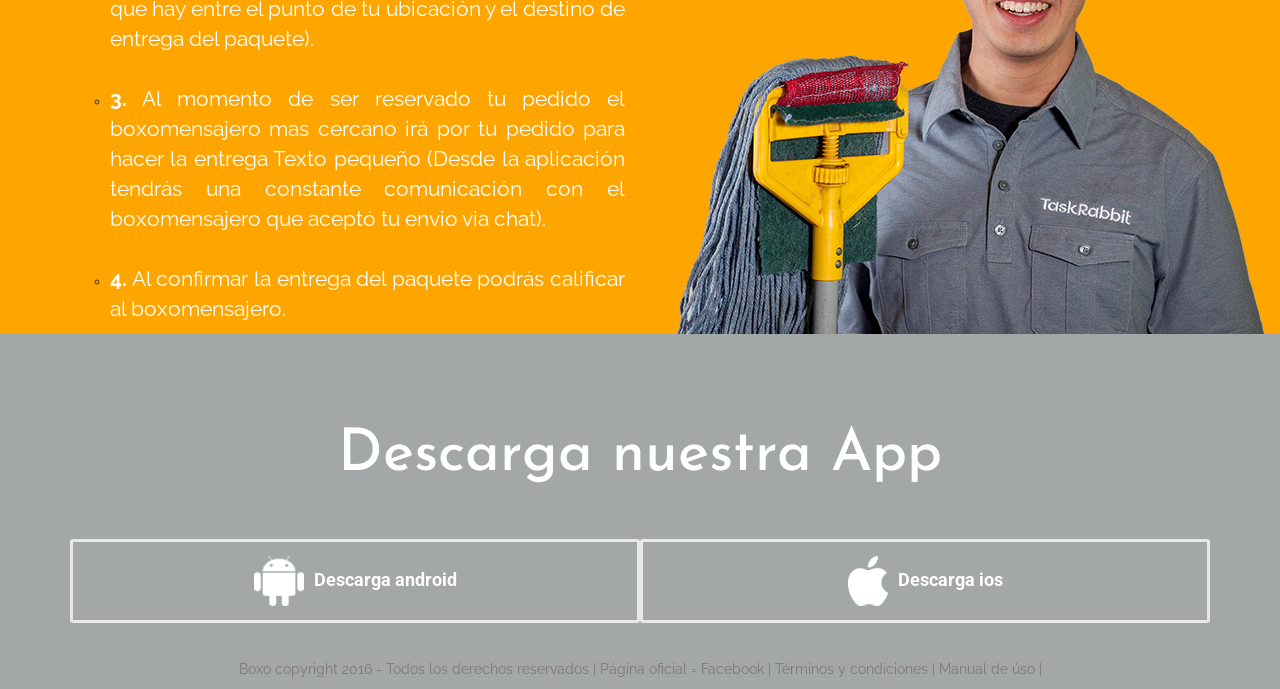
==== commit f76832bc: "as" ====
--- a/index.html
+++ b/index.html
@@ -29,7 +29,7 @@
           <ul class="nav navbar-nav navbar-right">
             <li>Dona aqui</li>
             <li>Terminos y Condiciones</li>
-            <li>Manual e Uso</li>
+            <li>Manual de Uso</li>
             <li>Ir a boxo</li>
           </ul>
         </div>
--- a/css/estilos.css
+++ b/css/estilos.css
@@ -152,3 +152,77 @@
 footer{
   background-color: rgb(163, 167, 167);
 }
+
+@media screen and (max-width: 1024px){
+  #imagen1 {
+    background-image: url("../img/02.jpg");
+    height: 507px;
+    width: 527px;
+    right: 50%;
+    margin-top: 51px;
+}
+#imagen2 {
+    background-image: url("../img/03.png");
+    height: 506px;
+    width: 515px;
+    right: 50%;
+    margin-left: -19px;
+    margin-top: 106px;
+}
+
+p {
+    padding-top: 20px;
+    font-family: 'Raleway', sans-serif;
+    font-size: 1.2em;
+    color: #7b7979;
+}
+.pseccion2 {
+    padding-top: 20px;
+    font-family: 'Raleway', sans-serif;
+    font-size: 1.2em;
+    color: white;
+}
+}
+
+@media screen and (max-width: 768px){
+  .navbar-default .navbar-nav > li {
+    font-size: 13px;
+    font-family: 'Montserrat', sans-serif;
+    color: white;
+    padding: 15px;
+    margin-top: -47px;
+    margin-right: 5px;
+}
+.logo {
+    background: url(../img/logo.png) no-repeat center 70%;
+    width: 182px;
+    height: 92px;
+    background-size: 70%;
+    text-indent: -9999px;
+    display: block;
+    margin: 0;
+    margin-top: 0px;
+    padding: 0;
+    position: relative;
+    -webkit-transition: opacity 0.1s ease-out;
+    -moz-transition: opacity 0.1s ease-out;
+    -o-transition: opacity 0.1s ease-out;
+    transition: opacity 0.1s ease-out;
+    margin-left: 20px;
+}
+#imagen1{
+  visibility: hidden;
+   display:none;
+}
+#imagen2{
+  visibility: hidden;
+   display:none;
+}
+h2 {
+    font-size: 4.2em;
+    text-align: center;
+    font-family: 'Josefin Sans', sans-serif;
+    padding-top: 6px;
+    color: #ff9422;
+}
+}
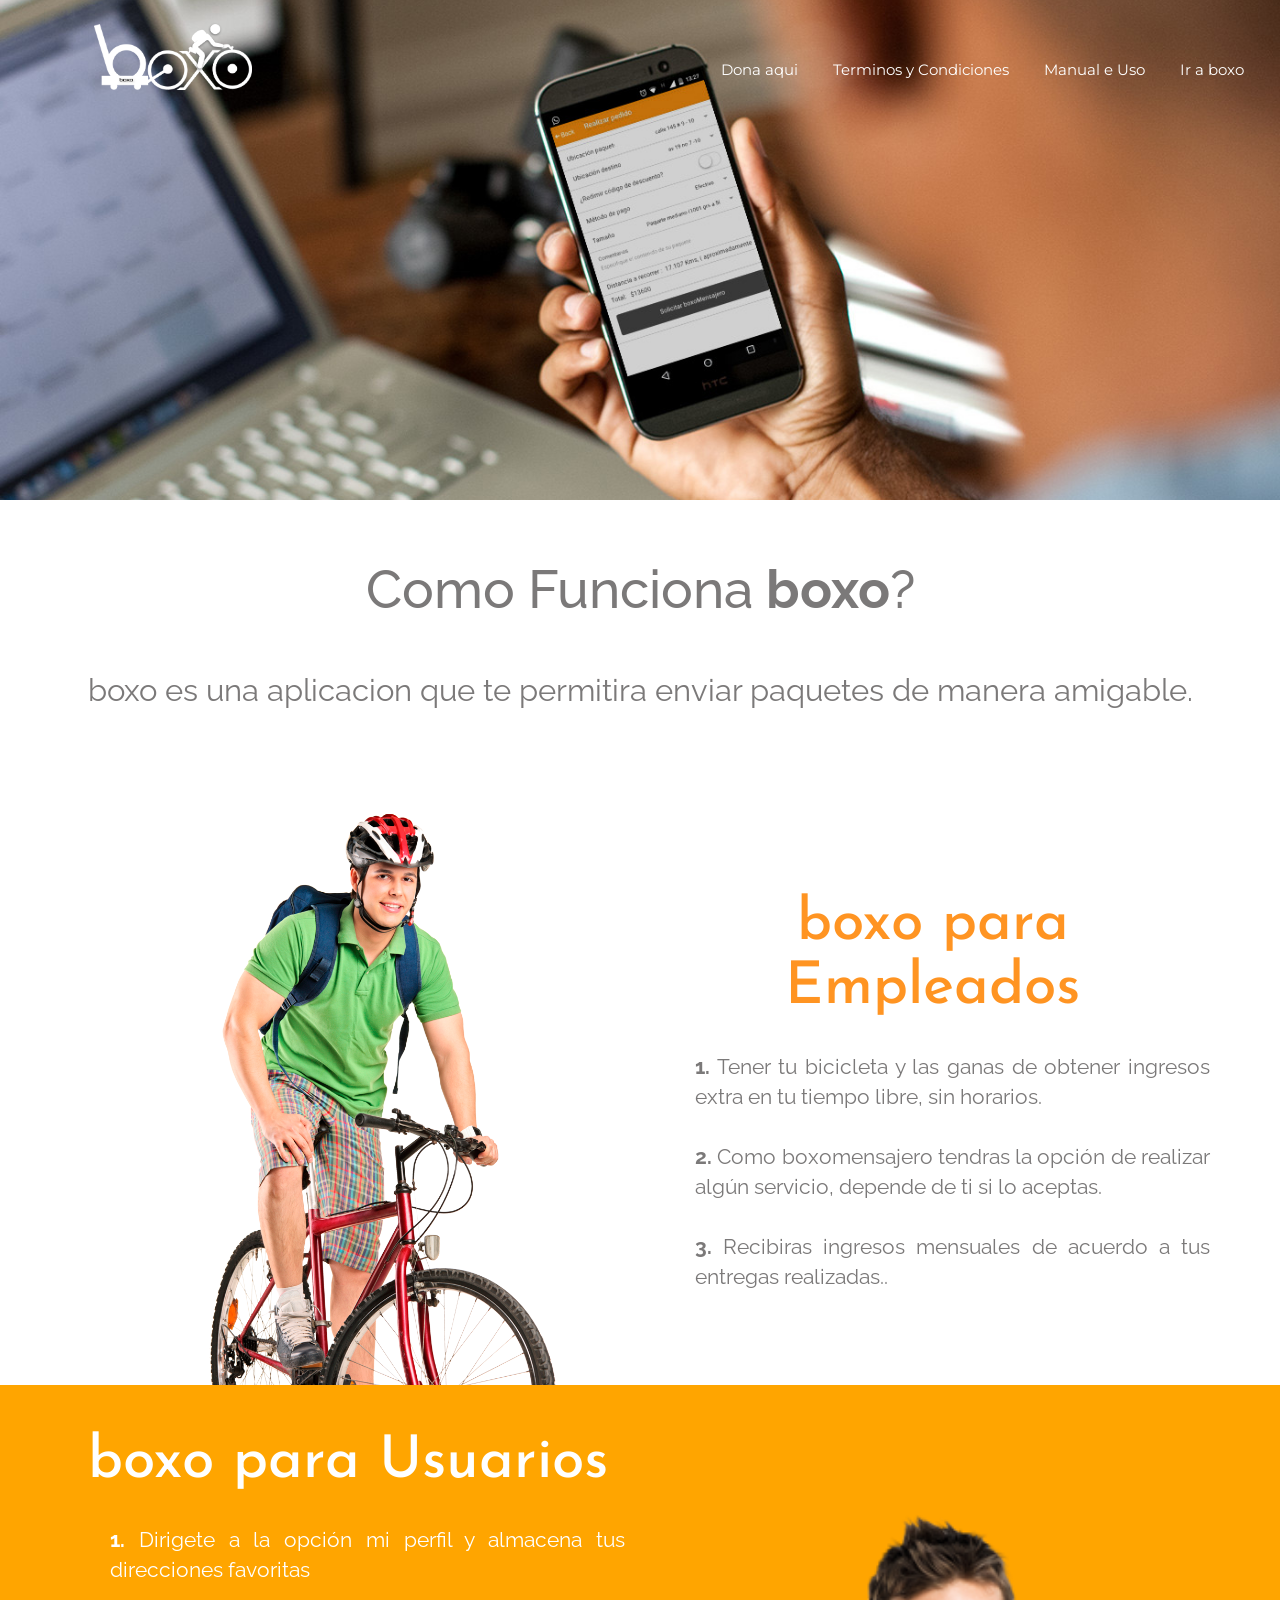
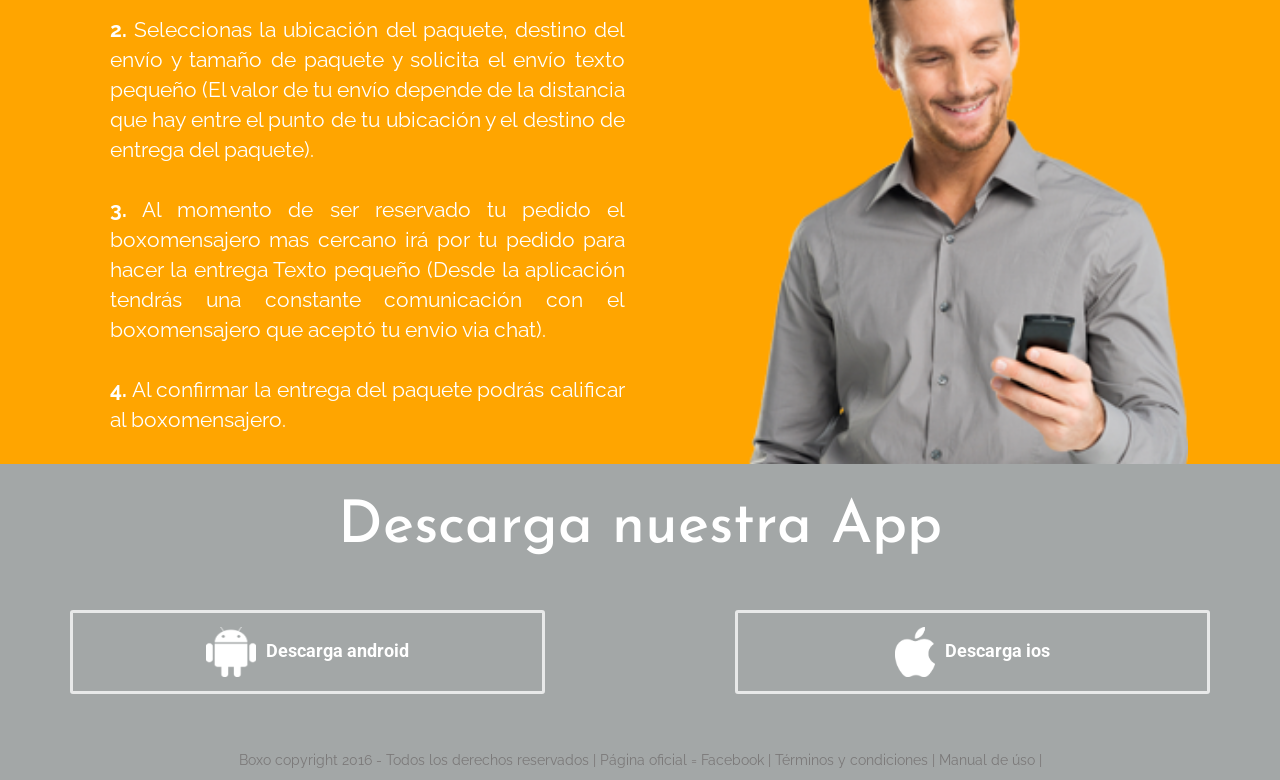
==== commit f94f35cc: "df" ====
--- a/index.html
+++ b/index.html
@@ -29,7 +29,7 @@
           <ul class="nav navbar-nav navbar-right">
             <li>Dona aqui</li>
             <li>Terminos y Condiciones</li>
-            <li>Manual de Uso</li>
+            <li>Manual e Uso</li>
             <li>Ir a boxo</li>
           </ul>
         </div>
@@ -42,7 +42,7 @@
       <div class="row">
         <div class="col-lg-12 col-md-12 col-sm-12">
         <h1 class="text-center">Como Funciona <strong>boxo</strong>?</h1>
-        <p id="seccion1" class="text-center">boxo es una aplicacion muy cheverita para enviar paquetes bien chingones.</p>
+        <p id="seccion1" class="text-center">boxo es una aplicacion que te permitira enviar paquetes de manera amigable.</p>
         </div>
       </div>
     </div>
@@ -50,12 +50,12 @@
   <section class="secciones">
     <div class="container">
       <div class="row">
-        <div class="col-md-6 ">
+        <div class=" col-sm-6 col-md-6 ">
           <div id="imagen1"></div>
         </div>
-          <div class="col-md-6 ">
+          <div class="col-xs-12 col-sm-6 col-md-6 ">
             <h2 >boxo para Empleados</h2>
-            <ul style="list-style-type:circle">
+            <ul >
               <li><p class='hiw-step-description'style="
                 text-align: justify;
             "><strong>1.</strong> Tener tu bicicleta y las ganas de obtener ingresos extra en tu tiempo libre, sin horarios.</p></li>
@@ -66,7 +66,9 @@
                 text-align: justify;
             "><strong>3.</strong> Recibiras ingresos mensuales de acuerdo a tus entregas realizadas..</p></li>
             </ul>
+
           </div>
+
         </div>
       </div>
     </div>
@@ -74,8 +76,8 @@
   <section class="secciones2">
     <div class="container">
       <div class="row">
-        <div class="col-md-6">
-          <h2 style="color:white;" >boxo para Usuarios</h2>
+        <div class="col-xs-12  col-md-6">
+          <h2 style="color:white;padding-top: 26px;" >boxo para Usuarios</h2>
           <ul style="list-style-type:circle">
             <li><p class='hiw-step-description pseccion2'style="
               text-align: justify;
@@ -93,7 +95,7 @@
 
           </ul>
         </div>
-        <div class="col-md-6 ">
+        <div class=" col-md-6 ">
           <div id="imagen2"></div>
         </div>
       </div>
@@ -102,15 +104,16 @@
   <footer>
     <div class="container">
       <div class="row">
-        <h2 style="color:white;"> Descarga nuestra App</h2>
+        <h2 style="color:white;padding-top: 12px;"> Descarga nuestra App</h2>
         <br>
         <br>
         <center>
           <div class="col-lg-12">
-              <div class=" botones col-md-6 col-lg-6">
+              <div class=" botones col-sm-12 col-md-5 col-lg-5">
                 <a href="#" style="color:white;font-family: 'Roboto', sans-serif;padding-top:20px"><img src="img/android.png" width="50px" height="50px" style="margin-right:10px"/>Descarga android</a>
               </div>
-              <div class=" botones col-md-6 col-lg-6">
+              <div class=" col-md-2 col-lg-2"></div>
+              <div class=" botones col-sm-12 col-md-5 col-lg-5">
                 <a href="#" style="color:white;font-family: 'Roboto', sans-serif;padding-top:10px"><img src="img/apple.png" width="40px" height="50px" style="margin-right:10px"/>Descarga ios</a>
           </div>
         </div>
@@ -120,8 +123,8 @@
       <br>
       <br>
       <br>
-
-      <p id="copy">Boxo copyright 2016 - Todos los derechos reservados | Página oficial = Facebook | Términos y condiciones | Manual de úso |</p>
+      <br>
+      <p id="copy" class="col-lg-12">Boxo copyright 2016 - Todos los derechos reservados | Página oficial = Facebook | Términos y condiciones | Manual de úso |</p>
 
 
   </footer>
--- a/css/estilos.css
+++ b/css/estilos.css
@@ -50,14 +50,19 @@
     background-color: white;
     color: black;
 }
-.navbar-right {
+/*.navbar-right {
     float: right !important;
     margin-right: -15px;
     padding-right: 30px;
+}*/
+.collapse.in {
+
+    background-color: rgba(0, 0, 0, 0.4);
 }
 
 .secciones{
   background-color: white;
+
 }
 
 .secciones2{
@@ -75,7 +80,7 @@
   font-size: 4.2em;
   text-align: center;
   font-family: 'Josefin Sans', sans-serif;
-  padding-top: 70px;
+  padding-top: 150px;
   color:#ff9422;
 }
 
@@ -86,18 +91,25 @@
   color:#7b7979;
 
 }
+li{
+  list-style-type: none;
+}
 
 #imagen1{
-  background-image: url("../img/02.jpg");
-  height: 507px;
-    width: 527px;
-    right: 50%;
+  background-image: url("../img/05.png");
+  margin-top: 74px;
+      margin-left: 105px;
+      height: 588px;
+      width: 381px;
+      background-size: 103%;
+
 }
 p{
   padding-top: 20px;
   font-family: 'Raleway', sans-serif;
     font-size: 1.5em;
     color:#7b7979;
+    text-decoration: none;
 }
 
 .pseccion2{
@@ -107,12 +119,14 @@
     color:white;
 }
 #imagen2{
-  background-image: url("../img/03.png");
-  height: 507px;
-    width: 593px;
-    right: 50%;
-    margin-left: 18px;
-    margin-top: 197px;
+  background-image: url("../img/04.png");
+  height: 550px;
+    width: 649px;
+    /* right: 64%; */
+    margin-left: -116px;
+    margin-top: 129px;
+    /* background-repeat: no-repeat; */
+    background-size: 130%;
 }
 
 .botones{
@@ -152,22 +166,27 @@
 footer{
   background-color: rgb(163, 167, 167);
 }
-
-@media screen and (max-width: 1024px){
+/*ipad acostado*/
+@media screen
+and (max-width: 1024px)
+ {
   #imagen1 {
-    background-image: url("../img/02.jpg");
+    background-image: url("../img/05.png");
     height: 507px;
-    width: 527px;
-    right: 50%;
-    margin-top: 51px;
+width: 527px;
+right: 50%;
+margin-top: 95px;
+background-size: 65%;
+background-repeat: no-repeat;
 }
 #imagen2 {
-    background-image: url("../img/03.png");
-    height: 506px;
-    width: 515px;
-    right: 50%;
-    margin-left: -19px;
-    margin-top: 106px;
+    background-image: url("../img/04.png");
+      height: 506px;
+      /* width: 515px; */
+      right: 50%;
+      margin-left: -213px;
+      margin-top: 103px;
+      background-repeat: no-repeat;
 }
 
 p {
@@ -175,6 +194,7 @@
     font-family: 'Raleway', sans-serif;
     font-size: 1.2em;
     color: #7b7979;
+    margin-right: 34px;
 }
 .pseccion2 {
     padding-top: 20px;
@@ -183,16 +203,21 @@
     color: white;
 }
 }
+/*ipad de pie*/
 
 @media screen and (max-width: 768px){
-  .navbar-default .navbar-nav > li {
-    font-size: 13px;
-    font-family: 'Montserrat', sans-serif;
-    color: white;
-    padding: 15px;
-    margin-top: -47px;
-    margin-right: 5px;
-}
+ .navbar-default .navbar-nav {
+   font-size: 13px;
+   font-family: 'Montserrat', sans-serif;
+   color: white;
+   padding: 15px;
+   margin-top: -115px;
+   margin-right: -37px;
+
+}
+
+
+
 .logo {
     background: url(../img/logo.png) no-repeat center 70%;
     width: 182px;
@@ -208,12 +233,20 @@
     -moz-transition: opacity 0.1s ease-out;
     -o-transition: opacity 0.1s ease-out;
     transition: opacity 0.1s ease-out;
-    margin-left: 20px;
-}
-#imagen1{
-  visibility: hidden;
-   display:none;
-}
+    margin-left: -4px;
+}
+
+#imagen1 {
+  background-image: url("../img/05.png");
+  height: 507px;
+    width: 527px;
+    /* right: 50%; */
+    margin-top: 25px;
+    background-size: 65%;
+    background-repeat: no-repeat;
+    margin-left: 10px;
+}
+
 #imagen2{
   visibility: hidden;
    display:none;
@@ -225,4 +258,85 @@
     padding-top: 6px;
     color: #ff9422;
 }
-}
+
+#copy{
+  margin-top: 50px;
+}
+}
+/*intermedio*/
+@media screen and (min-width: 769px) and (max-width: 882px){
+  .navbar-default .navbar-nav {
+    font-size: 13px;
+    font-family: 'Montserrat', sans-serif;
+    color: white;
+    padding: 15px;
+    margin-top: -100px;
+    margin-right: -37px;
+ }
+ #imagen1 {
+background-image: url("../img/05.png");
+height: 507px;
+width: 527px;
+right: 50%;
+margin-top: 95px;
+background-size: 65%;
+background-repeat: no-repeat;
+margin-left: 10px;
+}
+#imagen2{
+  visibility: hidden;
+  display:none;
+}
+
+}
+@media screen and (min-width: 883px) and (max-width: 999px){
+  #imagen1 {
+ background-image: url("../img/05.png");
+ height: 507px;
+ width: 527px;
+ right: 50%;
+ margin-top: 95px;
+ background-size: 65%;
+ background-repeat: no-repeat;
+ margin-left: 14px;
+ }
+ #imagen2{
+   visibility: none;
+   display:none;
+   }
+ }
+ @media screen and (min-width: 668px) and (max-width: 767px) {
+   #imagen1{
+     visibility: none;
+     display:none;
+     }
+     .secciones{
+       padding-bottom: 30px;
+     }
+ }
+
+
+  /*iphone6*/
+  @media screen and (min-width: 375px) and (max-width: 667px) {
+    p{
+      padding-top: 20px;
+    font-family: 'Raleway', sans-serif;
+    font-size: 1.3em;
+    color: #7b7979;
+    text-decoration: none;
+    margin-right: 34px;
+    }
+    #imagen1{
+      visibility: none;
+      display:none;
+      }
+
+  }
+
+  /*iphone 5*/
+  @media screen and (min-width: 320px) and (max-width: 568px){
+    #imagen1{
+      visibility: none;
+      display:none;
+      }
+  }
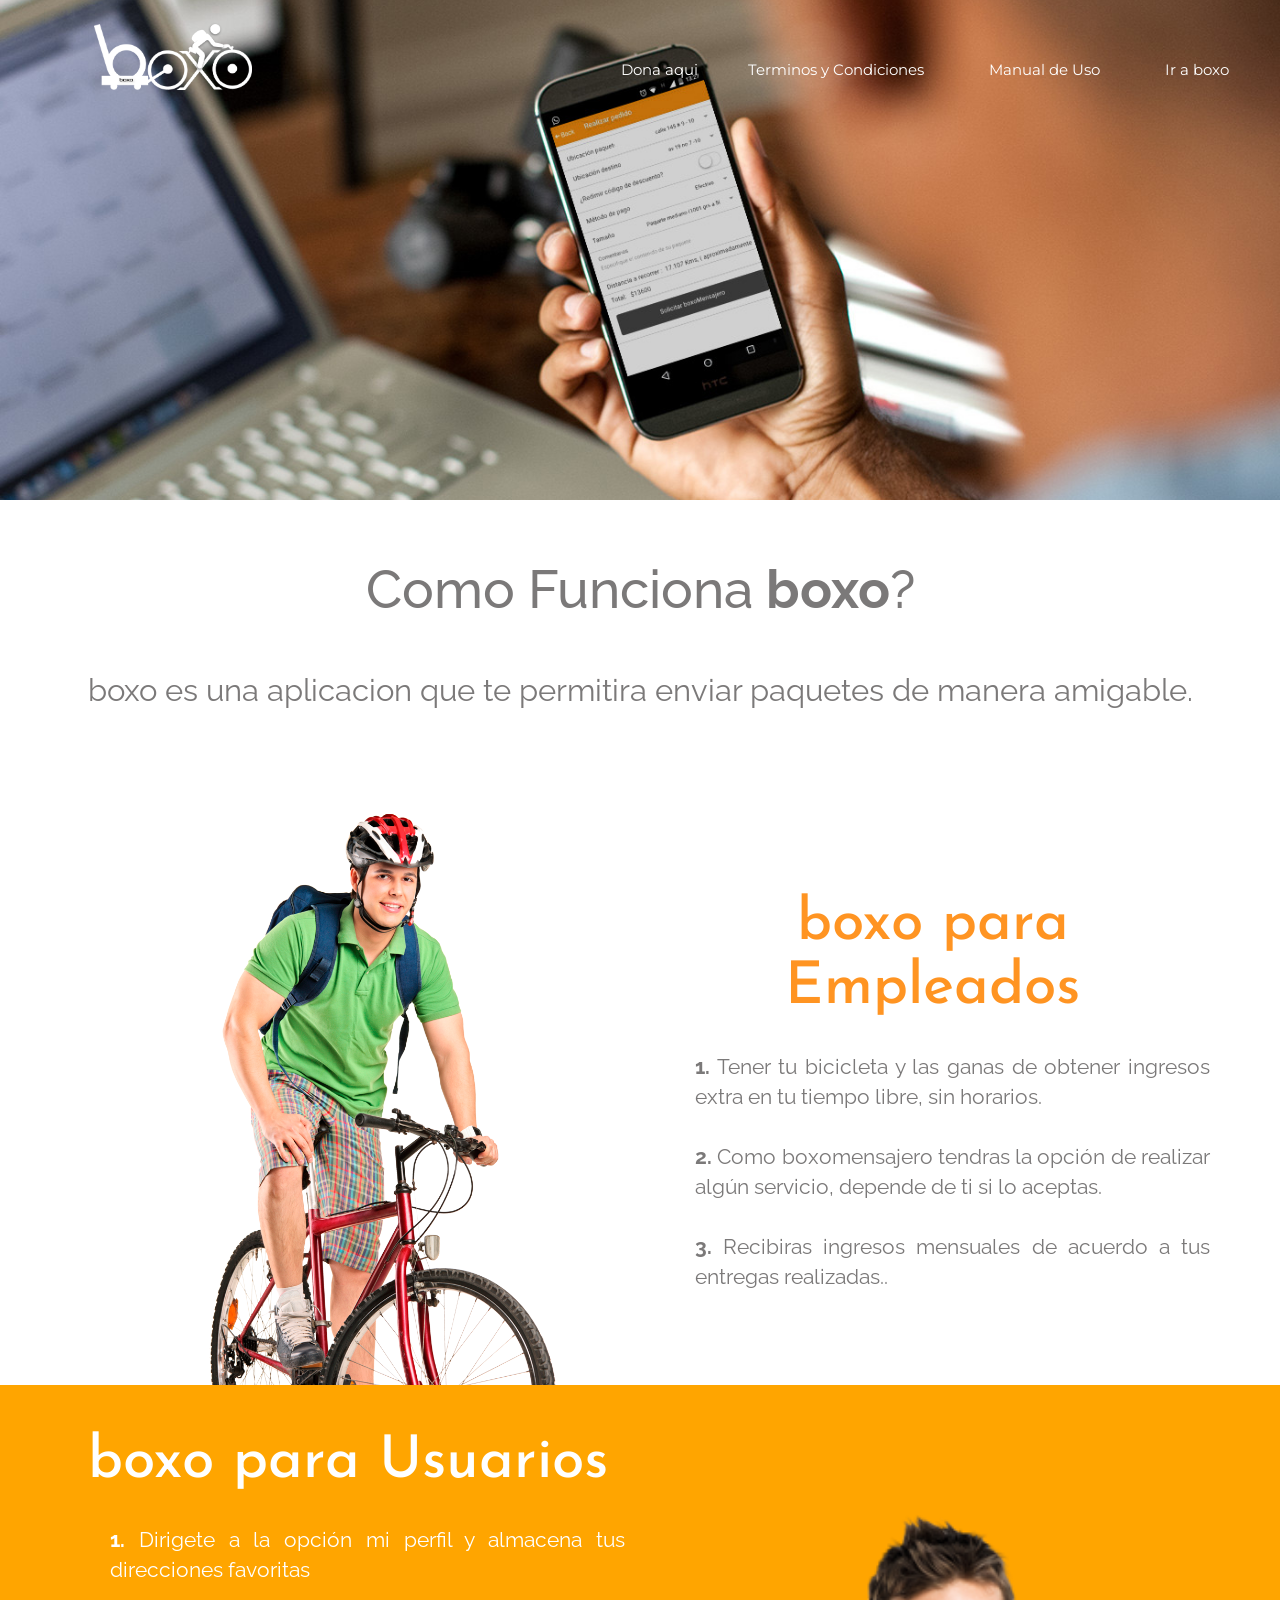
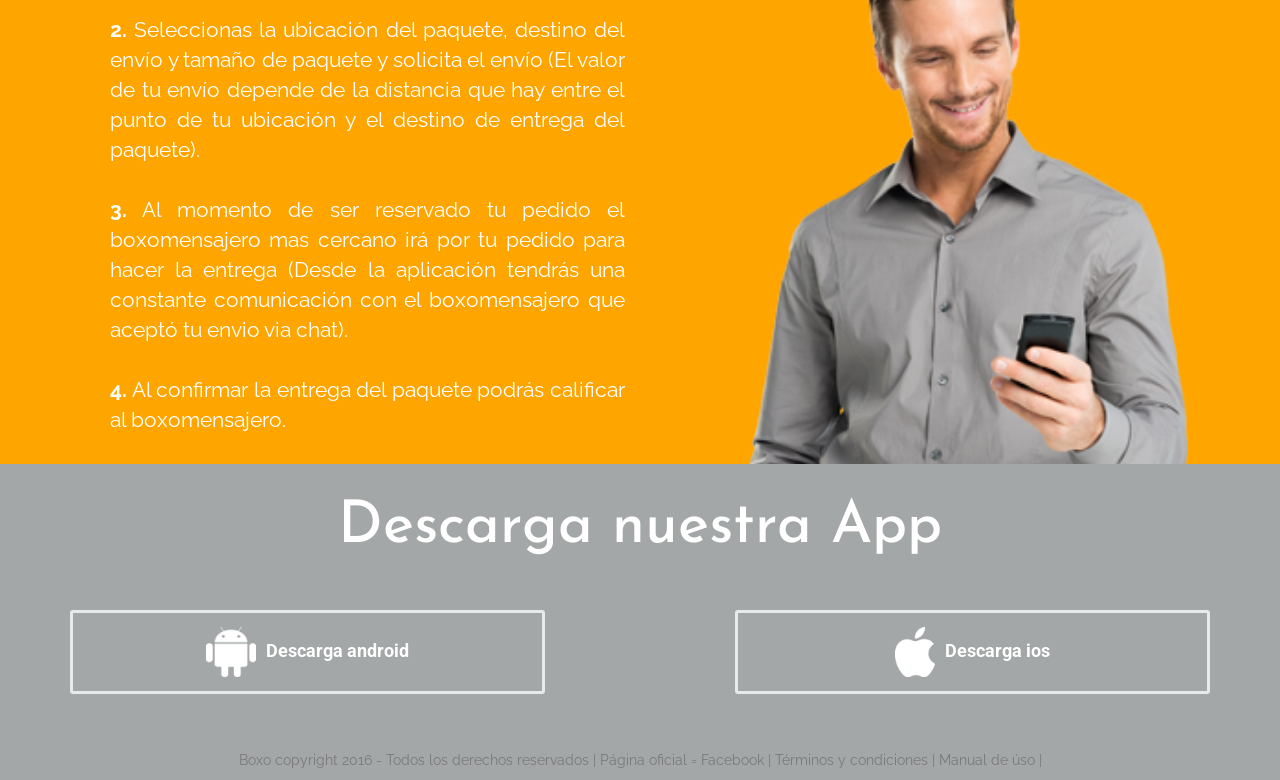
==== commit 2f7b8600: "asdasd" ====
--- a/index.html
+++ b/index.html
@@ -28,9 +28,9 @@
         <div class="navbar-collapse collapse" id="navbar1" aria-expanded="false">
           <ul class="nav navbar-nav navbar-right">
             <li>Dona aqui</li>
-            <li>Terminos y Condiciones</li>
-            <li>Manual e Uso</li>
-            <li>Ir a boxo</li>
+            <li><a href="#ventana1">Terminos y Condiciones</a></li>
+            <li><a href="#ventana2">Manual de Uso</a></li>
+            <li><a href="#irboxo">Ir a boxo</a></li>
           </ul>
         </div>
       </div>
@@ -84,10 +84,10 @@
           "><strong>1.</strong> Dirigete a la opción mi perfil y almacena tus direcciones favoritas</p></li>
             <li><p class='hiw-step-description pseccion2' style="
               text-align: justify;
-          "><strong>2.</strong> Seleccionas la ubicación del paquete, destino del envío y tamaño de paquete y solicita el envío texto pequeño (El valor de tu envío depende de la distancia que hay entre el punto de tu ubicación y el destino de entrega del paquete).</p></li>
+          "><strong>2.</strong> Seleccionas la ubicación del paquete, destino del envío y tamaño de paquete y solicita el envío (El valor de tu envío depende de la distancia que hay entre el punto de tu ubicación y el destino de entrega del paquete).</p></li>
             <li><p class='hiw-step-description pseccion2' style="
               text-align: justify;
-          "><strong>3.</strong> Al momento de ser reservado tu pedido el boxomensajero mas cercano irá por tu pedido para hacer la entrega Texto pequeño (Desde la aplicación tendrás una constante comunicación con el boxomensajero que aceptó tu envio via chat).</p></li>
+          "><strong>3.</strong> Al momento de ser reservado tu pedido el boxomensajero mas cercano irá por tu pedido para hacer la entrega (Desde la aplicación tendrás una constante comunicación con el boxomensajero que aceptó tu envio via chat).</p></li>
 
           <li><p class='hiw-step-description pseccion2' style="
             text-align: justify;
@@ -101,8 +101,43 @@
       </div>
     </div>
   </section>
+  <center>
+  <section  id="ventana1">
+		<section class="contenido row"></section>
+
+    <div class="contenedor col-lg-12 fluid">
+				<br>
+        <h1>terminos y condiciones</h1>
+        <ul>
+          <li><p style="text-align:justify;font-size:1.2em">Ropa y regalos (Personas que van a usar boxo)</p></li>
+          <li><p style="text-align:justify; font-size:1.2em">Alimentos no perecederos (Supermercados de cadena grandes)</p></li>
+          <li><p style="text-align:justify; font-size:1.2em">Realizar el pedido las personas y luego nosotros veremos la hora para recoger el pedido</p></li>
+
+        </ul>
+				<br>
+        <a href="#"><center><div class="cerrar">cerrar</center></div></a><br>
+    </div>
+
+	</section>
+
+  <section  id="ventana2">
+		<section class="contenido row"></section>
+
+    <div class="contenedor col-lg-12 fluid">
+				<br>
+        <h1>Manual se Uso</h1>
+        <p style="text-align:justify;font-size:1.2em">Lorem ipsum dolor sit amet, consectetur adipisicing elit. Enim voluptates itaque quo, dolorem recusandae id blanditiis ipsum quis quas non odit eos eum, asperiores laudantium velit explicabo ratione! Sed, voluptates.</p></li>
+        <p style="text-align:justify;font-size:1.2em">Lorem ipsum dolor sit amet, consectetur adipisicing elit. Enim voluptates itaque quo, dolorem recusandae id blanditiis ipsum quis quas non odit eos eum, asperiores laudantium velit explicabo ratione! Sed, voluptates.</p></li>
+
+				<br>
+        <a href="#"><center><div class="cerrar">cerrar</center></div></a><br>
+    </div>
+
+	</section>
+</center>
+
   <footer>
-    <div class="container">
+    <div id="irboxo" class="container">
       <div class="row">
         <h2 style="color:white;padding-top: 12px;"> Descarga nuestra App</h2>
         <br>
--- a/css/estilos.css
+++ b/css/estilos.css
@@ -12,6 +12,85 @@
 .header.banner{
     background-image: url("../img/01.jpg");
 
+}
+#ventana1{
+		opacity: 0;
+		pointer-events:none;
+		background: rgba(0, 0, 0, 0.7);
+		width: 100%;
+		position: fixed;
+		top: 0px;
+		bottom: 0px;
+		transition:all ease 0.5s;
+	}
+
+		#ventana1:target{
+			opacity: 1;
+			transition:all ease-in 0.5s;
+			pointer-events:all;
+
+		}
+
+    #ventana2{
+    		opacity: 0;
+    		pointer-events:none;
+    		background: rgba(0, 0, 0, 0.7);
+    		width: 100%;
+    		position: fixed;
+    		top: 0px;
+    		bottom: 0px;
+    		transition:all ease 0.5s;
+    	}
+
+    		#ventana2:target{
+    			opacity: 1;
+    			transition:all ease-in 0.5s;
+    			pointer-events:all;
+
+    		}
+    .contenido{
+		background:#fff;
+	}
+
+	.contenedor{
+
+  height: 80%;
+  background: #fff;
+  /* border-radius: 10px; */
+  box-shadow: :#000 0px 0px 20px;
+  border: 3.5px solid rgb(255, 165, 0);
+  width: 850px;
+  margin: 5% auto;
+  font-family: 'Raleway', sans-serif;
+  margin-top: 109px;
+  text-align: center;
+
+	}
+  b{
+
+  }
+  .cerrar{
+    font-size: 1.5em;
+    color: white;
+    background-color: orange;
+    width: 100px;
+  }
+
+	.contenido a{
+		background:#ff0000;
+		color:#fff;
+		position: absolute;
+		margin-top: 10px;
+		margin-right: 10px;
+		padding: 5px;
+		font-family: 'Arial';
+		color: #fff;
+
+	}
+.navbar-default .navbar-nav > li > a{
+  text-decoration: none;
+  color: white;
+  margin-top: -14px;
 }
 
 .logo{
@@ -188,6 +267,7 @@
       margin-top: 103px;
       background-repeat: no-repeat;
 }
+
 
 p {
     padding-top: 20px;
@@ -340,3 +420,10 @@
       display:none;
       }
   }
+/*dispositivos peques*/
+  @media screen  and (max-width: 319px){
+    #imagen1{
+      visibility: none;
+      display:none;
+      }
+  }
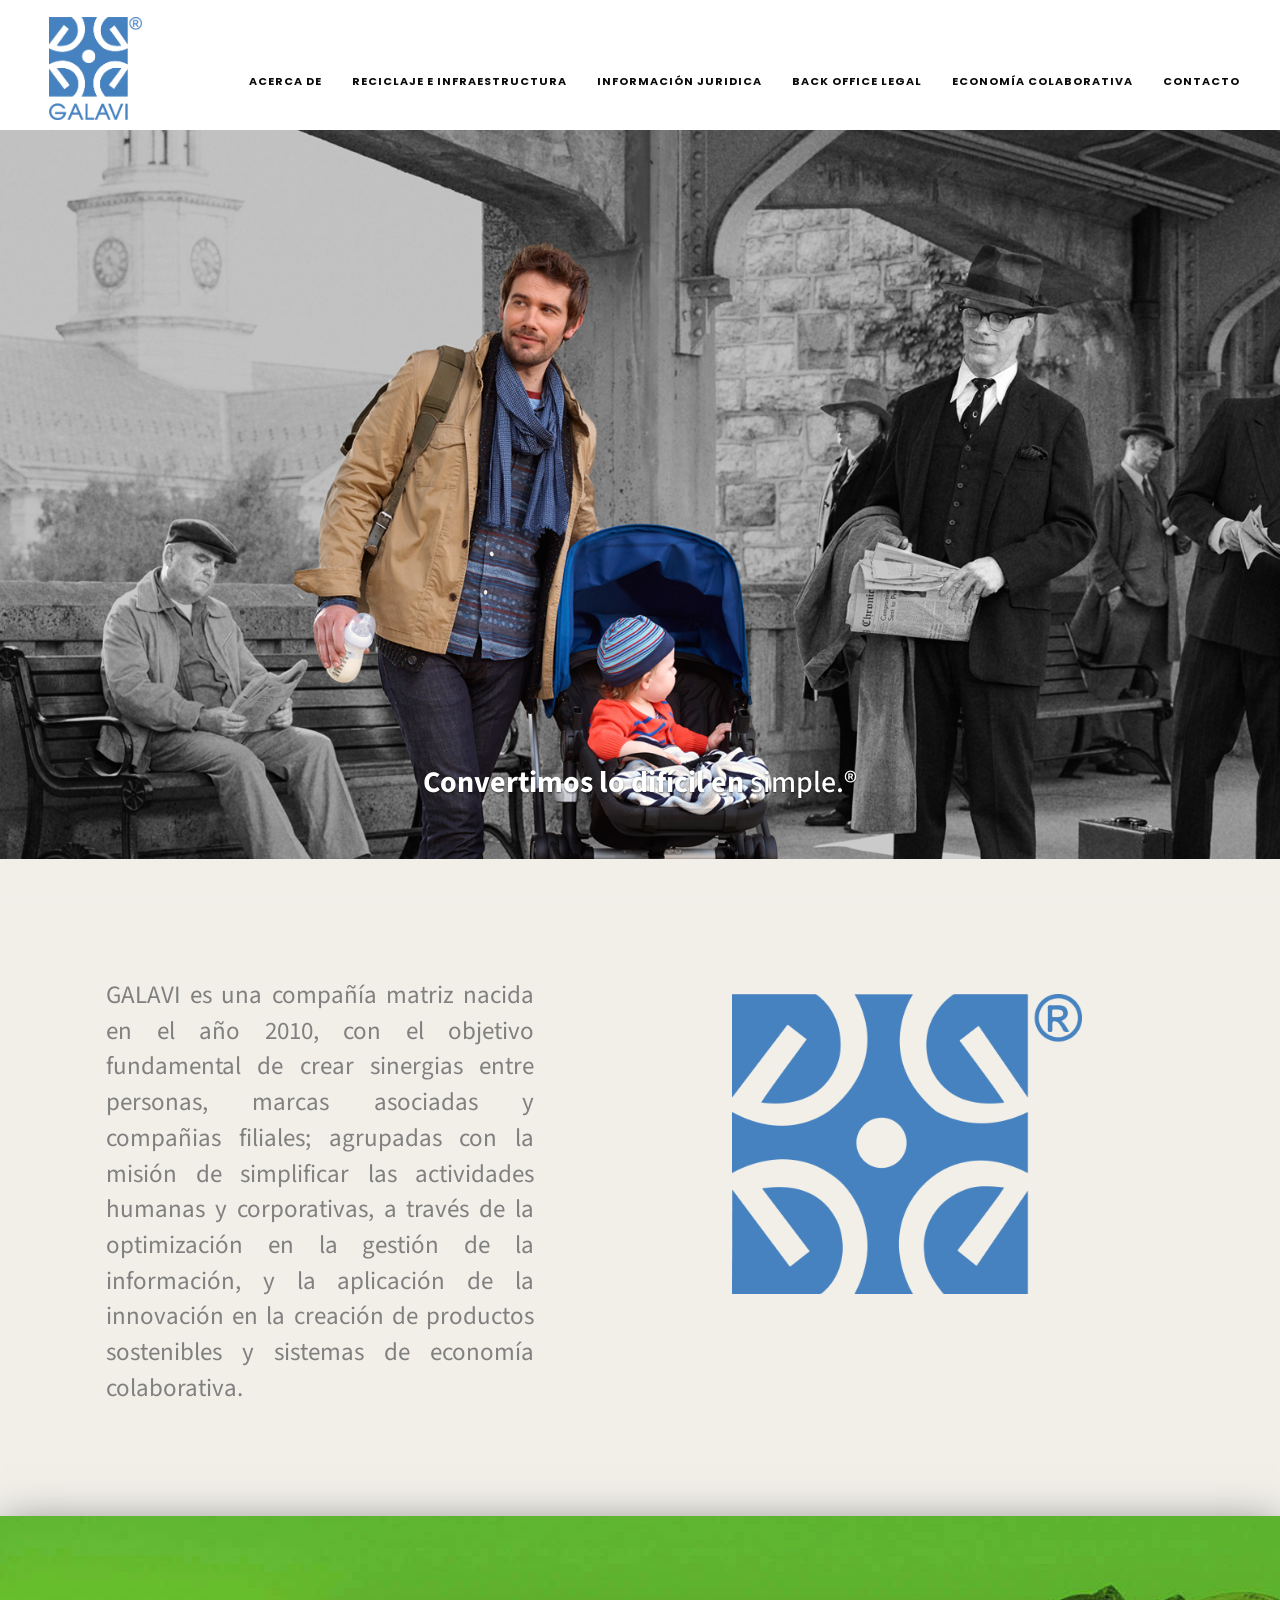
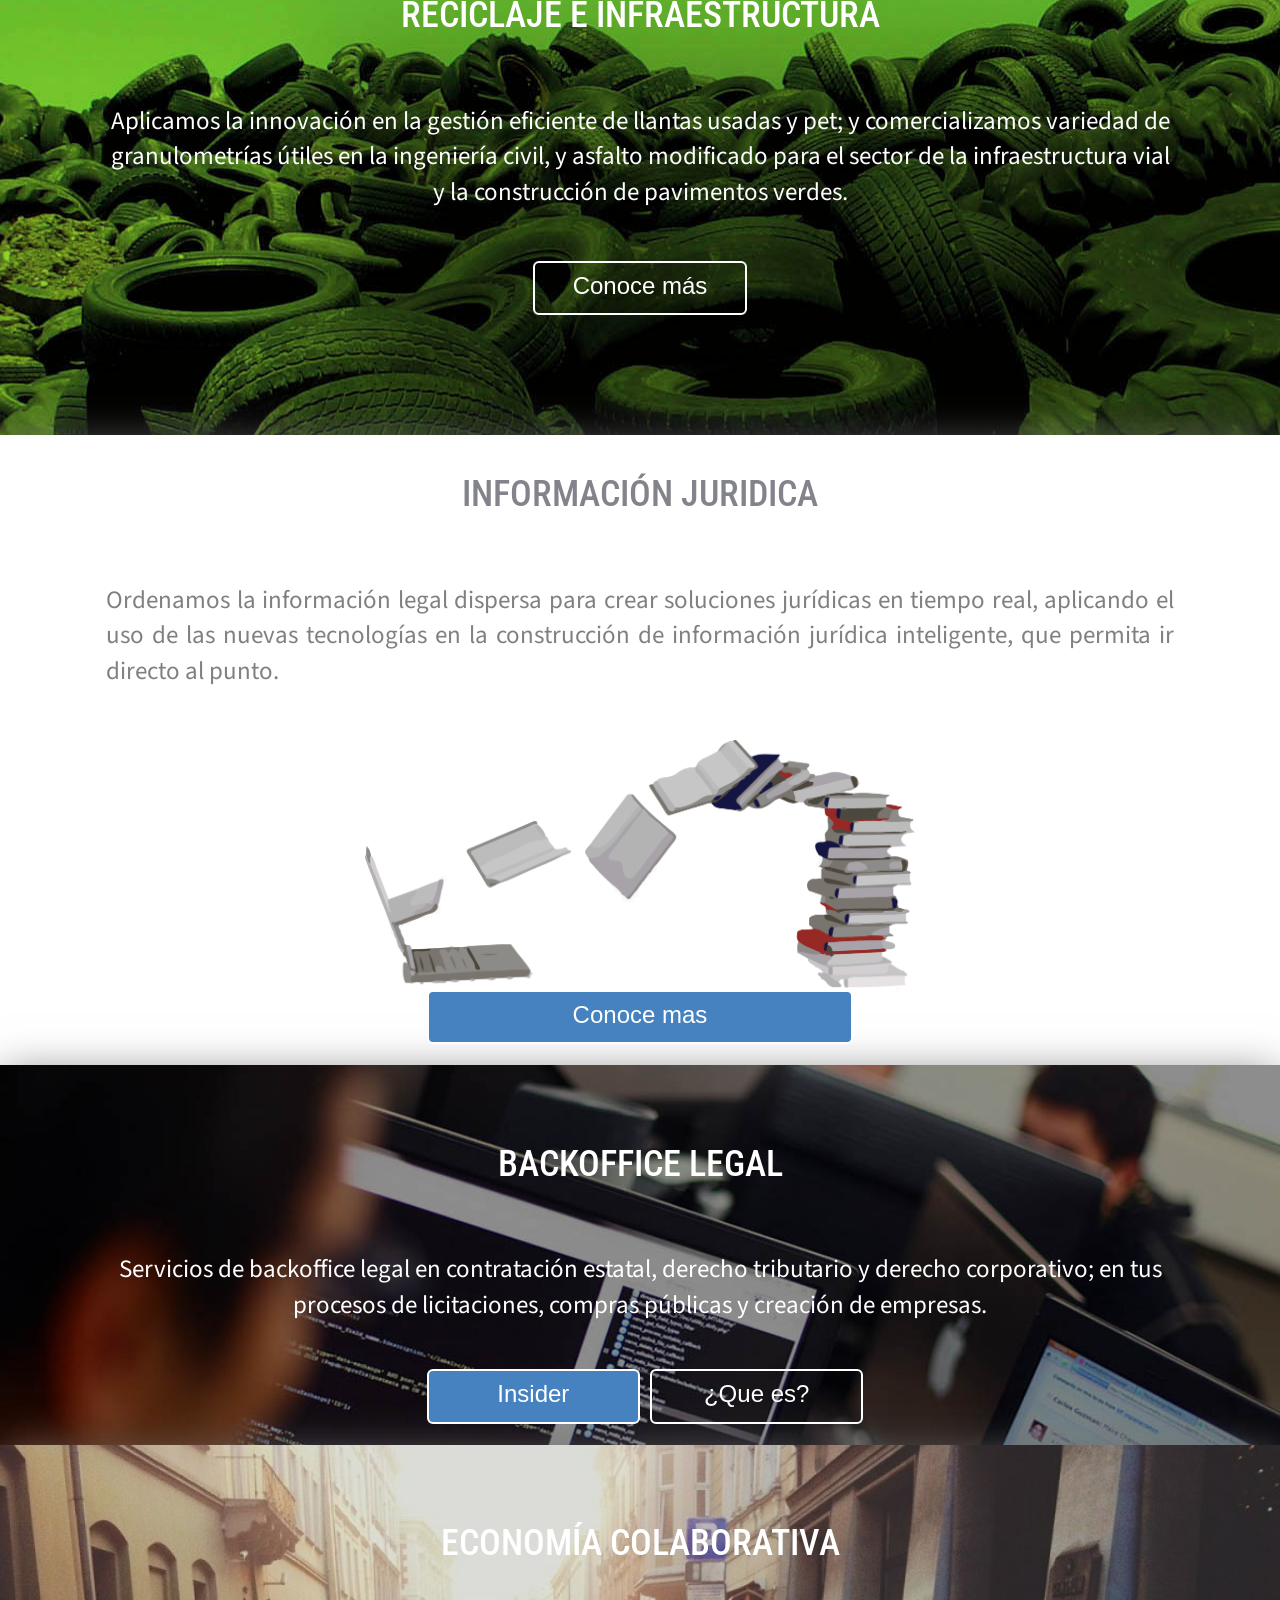
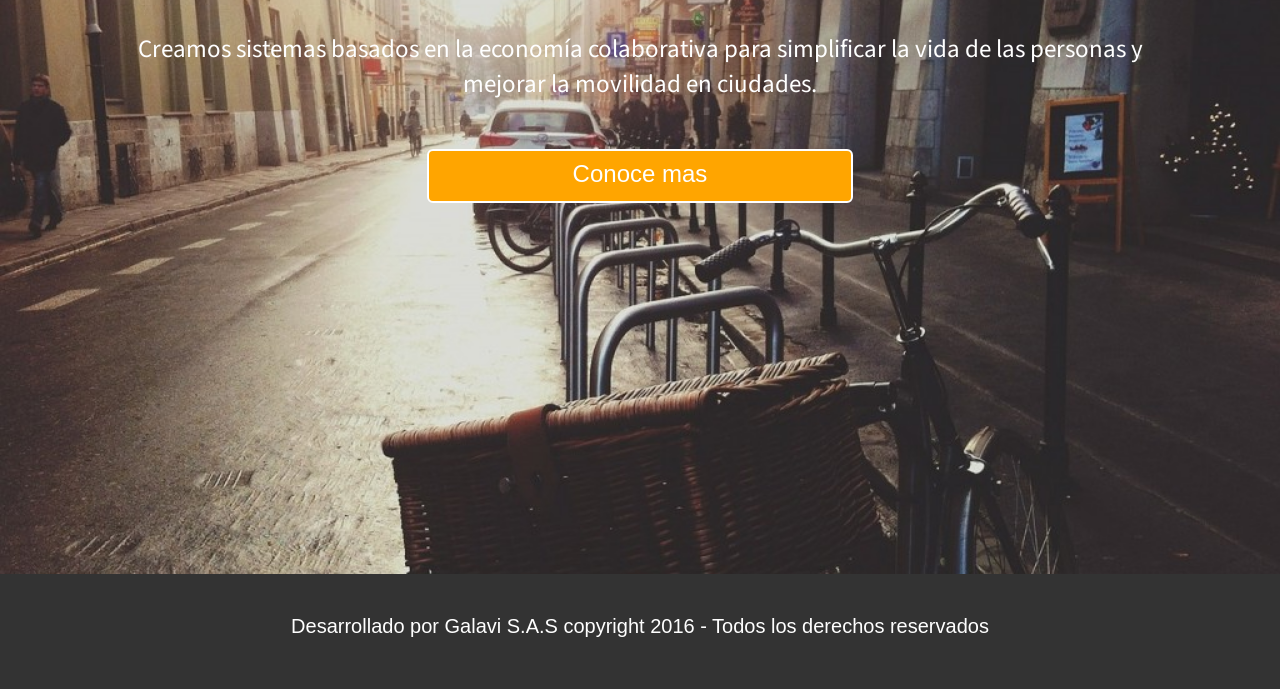
==== commit 2ad0caeb: "d" ====
--- a/index.html
+++ b/index.html
@@ -1,171 +1,252 @@
 <!DOCTYPE html>
-<html lang="en">
-<head>
-  <meta charset="UTF-8">
-  <meta name="viewport" content="width=device-width, initial-scale=1.0">
-  <link rel="stylesheet" href="css/bootstrap.css">
-  <link rel="stylesheet" type="text/css" href="css/estilos.css">
-  <link href='https://fonts.googleapis.com/css?family=Montserrat:700' rel='stylesheet' type='text/css'>
-  <link href='https://fonts.googleapis.com/css?family=Raleway' rel='stylesheet' type='text/css'>
-  <link href='https://fonts.googleapis.com/css?family=Josefin+Sans' rel='stylesheet' type='text/css'>
-  <link href='https://fonts.googleapis.com/css?family=Roboto:400,900&subset=latin,latin-ext' rel='stylesheet' type='text/css'>
-  <title>Boxo 2</title>
-</head>
-<body>
-<header>
-  <section class="header banner">
-    <nav id="navbar" class="navbar navbar-default ">
-      <div class="container-fluid">
-        <div class="navbar-header">
-          <button type="button" class="navbar-toggle collapsed" data-toggle="collapse" data-target="#navbar1" aria-expanded="false">
-            <span class="sr-only">Menu</span>
-            <span class="icon-bar"></span>
-            <span class="icon-bar"></span>
-            <span class="icon-bar"></span>
-          </button>
-            <a class="logo" href="#"></a>
+<html>
+  <head>
+    <meta charset="utf-8">
+    <meta name="apple-mobile-web-app-capable" content="yes" />
+    <meta name="viewport" content="width=device-width, initial-scale=1.0">
+    <link rel="stylesheet" href="css/bootstrap.css">
+    <link rel="stylesheet" type="text/css" href="css/estilos.css">
+    <link href='https://fonts.googleapis.com/css?family=Roboto+Condensed' rel='stylesheet' type='text/css'>
+    <link href='https://fonts.googleapis.com/css?family=Montserrat:400,700' rel='stylesheet' type='text/css'>
+    <link href='https://fonts.googleapis.com/css?family=Source+Sans+Pro:300' rel='stylesheet' type='text/css'>
+    <link href='https://fonts.googleapis.com/css?family=Poppins:600' rel='stylesheet' type='text/css'>
+    <link rel="icon" type="image/png" href="/img/favicon.png" />
+  <title>Galavi</title>
+  </head>
+  <body >
+
+    <header>
+
+      <nav id="navbar" class="navbar navbar-default navbar-fixed-top" data-spy="affix"  data-offset-top="1">
+        <div class="container-fluid">
+          <div class="navbar-header">
+            <button type="button" class="navbar-toggle collapsed" data-toggle="collapse" data-target="#navbar1">
+              <span class="sr-only">Menu</span>
+              <span class="icon-bar"></span>
+              <span class="icon-bar"></span>
+              <span class="icon-bar"></span>
+            </button>
+              <a class="brand" href="index.html"></a>
+          </div>
+          <div class="collapse navbar-collapse" id="navbar1">
+            <ul class="nav navbar-nav navbar-right">
+              <li ><a href="#acerca">Acerca de</a></li>
+              <li><a href="#reciclaje-e-infraestructura">RECICLAJE E INFRAESTRUCTURA</a></li>
+              <li><a href="#informacion-juridica">información juridica</a></li>
+              <li><a href="#backoffice-legal">back office legal</a></li>
+              <li><a href="#economia-colaborativa">economÍa colaborativa</a></li>
+              <li><a href="contact.html">Contacto</a></li>
+
+            </ul>
+          </div>
         </div>
-        <div class="navbar-collapse collapse" id="navbar1" aria-expanded="false">
-          <ul class="nav navbar-nav navbar-right">
-            <li>Dona aqui</li>
-            <li><a href="#ventana1">Terminos y Condiciones</a></li>
-            <li><a href="#ventana2">Manual de Uso</a></li>
-            <li><a href="#irboxo">Ir a boxo</a></li>
-          </ul>
+      </nav>
+    </header>
+    <!--
+    <div id="input" >
+    <div class="container fluid">
+      <div class="row">
+          <h1 id="titulo" class="col-xs-12 col-md-3 col-lg-4" style="2px 2px 1px #696464;font-family: 'Roboto Condensed', sans-serif;">¿Que estas Buscando?</h1>
+          <input type="text" id="buscar" class="col-xs-12 col-md-5 col-lg-5" placeholder="Buscar..." >
+          <div class="col-xs-12 col-md-1 col-lg-1"></div>
+          <button type="button" id="boton1" name="Buscar" class="col-xs-12 col-md-2 col-lg-2">Buscar</button>
+      </div>
+    </div>
         </div>
-      </div>
-    </nav>
-  </section>
-</header>
-  <section class="secciones">
-    <div class="container">
-      <div class="row">
-        <div class="col-lg-12 col-md-12 col-sm-12">
-        <h1 class="text-center">Como Funciona <strong>boxo</strong>?</h1>
-        <p id="seccion1" class="text-center">boxo es una aplicacion que te permitira enviar paquetes de manera amigable.</p>
-        </div>
-      </div>
-    </div>
-  </section>
-  <section class="secciones">
-    <div class="container">
-      <div class="row">
-        <div class=" col-sm-6 col-md-6 ">
-          <div id="imagen1"></div>
-        </div>
-          <div class="col-xs-12 col-sm-6 col-md-6 ">
-            <h2 >boxo para Empleados</h2>
-            <ul >
-              <li><p class='hiw-step-description'style="
-                text-align: justify;
-            "><strong>1.</strong> Tener tu bicicleta y las ganas de obtener ingresos extra en tu tiempo libre, sin horarios.</p></li>
-              <li><p class='hiw-step-description' style="
-                text-align: justify;
-            "><strong>2.</strong> Como boxomensajero tendras la opción de realizar algún servicio, depende de ti si lo aceptas.</p></li>
-              <li><p class='hiw-step-description' style="
-                text-align: justify;
-            "><strong>3.</strong> Recibiras ingresos mensuales de acuerdo a tus entregas realizadas..</p></li>
-            </ul>
-
-          </div>
-
-        </div>
-      </div>
-    </div>
-  </section>
-  <section class="secciones2">
-    <div class="container">
-      <div class="row">
-        <div class="col-xs-12  col-md-6">
-          <h2 style="color:white;padding-top: 26px;" >boxo para Usuarios</h2>
-          <ul style="list-style-type:circle">
-            <li><p class='hiw-step-description pseccion2'style="
-              text-align: justify;
-          "><strong>1.</strong> Dirigete a la opción mi perfil y almacena tus direcciones favoritas</p></li>
-            <li><p class='hiw-step-description pseccion2' style="
-              text-align: justify;
-          "><strong>2.</strong> Seleccionas la ubicación del paquete, destino del envío y tamaño de paquete y solicita el envío (El valor de tu envío depende de la distancia que hay entre el punto de tu ubicación y el destino de entrega del paquete).</p></li>
-            <li><p class='hiw-step-description pseccion2' style="
-              text-align: justify;
-          "><strong>3.</strong> Al momento de ser reservado tu pedido el boxomensajero mas cercano irá por tu pedido para hacer la entrega (Desde la aplicación tendrás una constante comunicación con el boxomensajero que aceptó tu envio via chat).</p></li>
-
-          <li><p class='hiw-step-description pseccion2' style="
-            text-align: justify;
-          "><strong>4.</strong> Al confirmar la entrega del paquete podrás calificar al boxomensajero.</p></li>
-
-          </ul>
-        </div>
-        <div class=" col-md-6 ">
-          <div id="imagen2"></div>
-        </div>
-      </div>
-    </div>
-  </section>
-  <center>
-  <section  id="ventana1">
-		<section class="contenido row"></section>
-
-    <div class="contenedor col-lg-12 fluid">
-				<br>
-        <h1>terminos y condiciones</h1>
-        <ul>
-          <li><p style="text-align:justify;font-size:1.2em">Ropa y regalos (Personas que van a usar boxo)</p></li>
-          <li><p style="text-align:justify; font-size:1.2em">Alimentos no perecederos (Supermercados de cadena grandes)</p></li>
-          <li><p style="text-align:justify; font-size:1.2em">Realizar el pedido las personas y luego nosotros veremos la hora para recoger el pedido</p></li>
-
-        </ul>
-				<br>
-        <a href="#"><center><div class="cerrar">cerrar</center></div></a><br>
-    </div>
-
-	</section>
-
-  <section  id="ventana2">
-		<section class="contenido row"></section>
-
-    <div class="contenedor col-lg-12 fluid">
-				<br>
-        <h1>Manual se Uso</h1>
-        <p style="text-align:justify;font-size:1.2em">Lorem ipsum dolor sit amet, consectetur adipisicing elit. Enim voluptates itaque quo, dolorem recusandae id blanditiis ipsum quis quas non odit eos eum, asperiores laudantium velit explicabo ratione! Sed, voluptates.</p></li>
-        <p style="text-align:justify;font-size:1.2em">Lorem ipsum dolor sit amet, consectetur adipisicing elit. Enim voluptates itaque quo, dolorem recusandae id blanditiis ipsum quis quas non odit eos eum, asperiores laudantium velit explicabo ratione! Sed, voluptates.</p></li>
-
-				<br>
-        <a href="#"><center><div class="cerrar">cerrar</center></div></a><br>
-    </div>
-
-	</section>
-</center>
-
+-->
+        <div id="carrusel-1" class="carousel slide" data-ride="carousel">
+          <!--indicadores
+          <ol class="carousel-indicators">
+            <li data-target="#carrusel-1" data-slide-to="0" class="active">
+
+            </li>
+            <li data-target="#carrusel-1" data-slide-to="1"></li>
+            <li data-target="#carrusel-1" data-slide-to="2"></li>
+          </ol>-->
+          <!--contenedor del carrusel-->
+          <div class="carousel-inner">
+          <div class="item active">
+              <!-- Set the first background image using inline CSS below. -->
+              <div class="fill" style="background-image:url('./img/06.jpg ');"></div>
+              <div class="carousel-caption">
+                  <h2 id="acerca" style="font-family: 'Source Sans Pro', sans-serif;"><strong>Convertimos lo difícil en</strong> simple.®</h2>
+              </div>
+          </div>
+        <!--  <div class="item">
+             Set the second background image using inline CSS below.
+              <div class="fill" style="background-image:url('../galavi/img/02.jpg');"></div>
+              <div class="carousel-caption">
+                  <h2>Caption 2</h2>
+              </div>
+          </div>
+          <div class="item">
+             Set the third background image using inline CSS below.
+              <div class="fill" style="background-image:url('../galavi/img/03.jpg');"></div>
+              <div class="carousel-caption">
+                  <h2>Caption 3</h2>
+              </div>
+          </div>-->
+      </div>
+<section >
+  <div  class="container sec1" >
+    <div class="row" >
+      <center>
+        <br>
+
+      <hr>
+      </center>
+      <div class="col-xs-12 col-md-5 col-lg-6">
+        <br>
+        <p class="parrafo text-justify">GALAVI es una compañía matriz nacida en el año 2010, con el objetivo fundamental de crear sinergias entre personas, marcas asociadas y compañias filiales; agrupadas con la misión de simplificar las actividades humanas y corporativas, a través de la optimización en la gestión de la información, y la aplicación de la innovación en la creación de productos sostenibles y sistemas de economía colaborativa.</p>
+      </div>
+      <center>
+      <div class="col-xs-12 col-md-5 col-lg-16">
+        <br>
+        <img   src="img/galavi3.png" alt="Responsive image"  width="350px" height="300px" style="margin-top: 54px;" id="imagen1">
+      </div>
+    </center >
+    <br id="reciclaje-e-infraestructura">
+    <br>
+    </div>
+
+    <br>
+    <br>
+    <br>
+    <br>
+
+  </div>
+
+</section >
+  <div class="container secc"  >
+    <div class="row">
+      <center>
+        <br >
+      <h1  class="col-xs-12 col-md-12 col-lg-12 titulos" style="color: white;">
+        <br>
+      RECICLAJE E INFRAESTRUCTURA
+      </h1>
+      </center>
+      <div class="col-xs-12 col-md-12 col-lg-12">
+        <br>
+        <p class="parrafo text-center" style="color: white;">Aplicamos la innovación en la gestión eficiente de llantas usadas y pet; y comercializamos variedad de granulometrías útiles en la ingeniería civil, y asfalto modificado para el sector de la infraestructura vial y la construcción de pavimentos verdes.</p>
+          <br>
+          <br>
+      </div>
+
+      <br>
+      <center>
+      <div class="col-lg-5"></div>
+    <div class="boton2 col-lg-2" ><p "parrafo text-center" >Conoce más</p></div>
+      <div class="col-lg-5"></div>
+      </center>
+      <center>
+        <br id="informacion-juridica">
+      <div class="col-xs-12 col-md-12 col-lg-12">
+
+        <br>
+        <br>
+        <br>
+        <br>
+        <br>
+      <!--  <img src="img/01.png" alt="Responsive image"  width="550px" height="250px" id="imagen2">-->
+
+      </div>
+    </center>
+
+    </div>
+
+  </div>
+  <div  class="container sec2" >
+    <div class="row" >
+      <center>
+        <br>
+      <h1  class="col-xs-12 col-md-12 col-lg-12 titulos">
+        INFORMACIÓN JURIDICA
+
+      </h1>
+      <hr>
+      </center>
+      <div class="col-xs-12 col-md-5 col-lg-12">
+        <br>
+        <p class="parrafo text-justify">Ordenamos la información legal dispersa para crear soluciones jurídicas en tiempo real, aplicando el uso de las nuevas tecnologías  en la construcción de información jurídica inteligente, que permita ir directo al punto.</p>
+      </div>
+      <center>
+      <div class="col-xs-12 col-md-12 col-lg-12">
+        <br>
+        <br>
+         <img src="img/01.png" alt="Responsive image"  width="550px" height="250px" id="imagen2">
+      </div>
+      <div class="col-lg-4" id="backoffice-legal"></div>
+    <div class="boton1 col-lg-4" ><p "parrafo text-center" ><a style=" color:white;" href="http://inprix.co" >Conoce mas</a></p></div>
+      <div class="col-lg-4" ></div>
+</div>
+</div>
+  <div class="container sec3"  >
+    <div class="row">
+      <center>
+        <br>
+      <h1  class="col-xs-12 col-md-12 col-lg-12 titulos" style="color:white;">
+        <br>
+      BACKOFFICE LEGAL
+      </h1>
+      </center>
+      <div class="col-xs-12 col-md-12 col-lg-12">
+        <br>
+
+            <p class="parrafo text-center" style="color:white;">
+        Servicios de backoffice legal en contratación estatal, derecho tributario y derecho corporativo; en tus procesos de licitaciones, compras públicas y creación de empresas.
+        <br>
+        <br>
+
+      </div>
+
+      <center>
+
+        <div class="col-lg-4"></div>
+      <div class="boton1 col-lg-2" href="#"><p "parrafo text-center" >Insider</p></div>
+      <div class="boton2 boton21 col-lg-2" href="#"><p "parrafo text-center" >¿Que es?</p></div>
+        <div class="col-lg-4" ></div>
+  </center>
+    </div>
+
+  </div>
+  <div class="container sec4"  >
+    <div class="row">
+      <center>
+        <br>
+      <h1 id="economia-colaborativa" class="col-xs-12 col-md-12 col-lg-12 titulos" style="color:white;">
+        <br>
+      ECONOMÍA COLABORATIVA
+      </h1>
+      </center>
+      <div class="col-xs-12 col-md-12 col-lg-12">
+        <br>
+
+            <p class="parrafo text-center" style="color:white;">
+        Creamos sistemas basados en la economía colaborativa para simplificar la vida de las personas y mejorar la movilidad en ciudades.
+        <br>
+        <br>
+
+      </div>
+
+      <center>
+
+        <div class="col-lg-4"></div>
+      <div class="boton3 col-lg-4" ><p "parrafo text-center" ><a style=" color:white" href="http://boxo.com.co" >Conoce mas</a></p></div>
+        <div class="col-lg-4"></div>
+
+  </center>
+
+    </div>
+
+  </div>
+
+  <script src="js/jquery-1.12.3.min.js"></script>
+  <script src="js/bootstrap.min.js"></script>
+<!--  <script src="js/scrpt.js"></script>-->
   <footer>
-    <div id="irboxo" class="container">
-      <div class="row">
-        <h2 style="color:white;padding-top: 12px;"> Descarga nuestra App</h2>
-        <br>
-        <br>
-        <center>
-          <div class="col-lg-12">
-              <div class=" botones col-sm-12 col-md-5 col-lg-5">
-                <a href="#" style="color:white;font-family: 'Roboto', sans-serif;padding-top:20px"><img src="img/android.png" width="50px" height="50px" style="margin-right:10px"/>Descarga android</a>
-              </div>
-              <div class=" col-md-2 col-lg-2"></div>
-              <div class=" botones col-sm-12 col-md-5 col-lg-5">
-                <a href="#" style="color:white;font-family: 'Roboto', sans-serif;padding-top:10px"><img src="img/apple.png" width="40px" height="50px" style="margin-right:10px"/>Descarga ios</a>
-          </div>
-        </div>
-    </center>
-      <br>
-      <br>
-      <br>
-      <br>
-      <br>
-      <br>
-      <p id="copy" class="col-lg-12">Boxo copyright 2016 - Todos los derechos reservados | Página oficial = Facebook | Términos y condiciones | Manual de úso |</p>
-
-
+  <center><h1 style="color:white; font-size: 20px; padding-top:20px;">Desarrollado por Galavi S.A.S copyright 2016 - Todos los derechos reservados</h1></center>
   </footer>
-
-</header>
-<script src="js/jquery-1.12.3.min.js"></script>
-<script src="js/bootstrap.min.js"></script>
-</body>
+  </body>
+
 </html>
--- a/css/estilos.css
+++ b/css/estilos.css
@@ -1,429 +1,792 @@
-.header{
-  background-position: center center;
-background-repeat: no-repeat;
-background-size: cover;
-height: 500px;
-background-color: #C8D0D1;
-text-align: center;
--webkit-transition: height .15s;
-transition: height .15s;
-position: relative;
-}
-.header.banner{
-    background-image: url("../img/01.jpg");
-
-}
-#ventana1{
-		opacity: 0;
-		pointer-events:none;
-		background: rgba(0, 0, 0, 0.7);
-		width: 100%;
-		position: fixed;
-		top: 0px;
-		bottom: 0px;
-		transition:all ease 0.5s;
-	}
-
-		#ventana1:target{
-			opacity: 1;
-			transition:all ease-in 0.5s;
-			pointer-events:all;
-
-		}
-
-    #ventana2{
-    		opacity: 0;
-    		pointer-events:none;
-    		background: rgba(0, 0, 0, 0.7);
-    		width: 100%;
-    		position: fixed;
-    		top: 0px;
-    		bottom: 0px;
-    		transition:all ease 0.5s;
-    	}
-
-    		#ventana2:target{
-    			opacity: 1;
-    			transition:all ease-in 0.5s;
-    			pointer-events:all;
-
-    		}
-    .contenido{
-		background:#fff;
-	}
-
-	.contenedor{
-
-  height: 80%;
-  background: #fff;
-  /* border-radius: 10px; */
-  box-shadow: :#000 0px 0px 20px;
-  border: 3.5px solid rgb(255, 165, 0);
-  width: 850px;
-  margin: 5% auto;
-  font-family: 'Raleway', sans-serif;
-  margin-top: 109px;
-  text-align: center;
-
-	}
-  b{
-
-  }
-  .cerrar{
-    font-size: 1.5em;
-    color: white;
+html,body {
+  margin-top: 130px;
+  height : 90%;
+  background-color:#3888C7;
+
+}
+
+body{
+  margin: 0;
+
+}
+.secc{
+background-image: url(../img/4.jpg);
+    box-shadow: 0px 9px 42px -2px #6D6D6D;
+    width: 100%;
+    padding-bottom: 20px;
+}
+ .brand{
+   background: url(../img/galavi1.png) no-repeat center 0%;
+       z-index: 3;
+       width: 250px;
+       height: 112px;
+       background-size: 37%;
+       /* text-indent: -9999px; */
+       display: block;
+       margin: 0;
+       margin-top: 17px;
+       padding: 0;
+       position: relative;
+       -webkit-transition: opacity 0.1s ease-out;
+       -moz-transition: opacity 0.1s ease-out;
+       -o-transition: opacity 0.1s ease-out;
+       margin-left: -45px;
+}
+  .navbar-collapse.collapse{
+  margin-top: 25px;
+  margin-right: 25px;
+}
+.carousel,
+.item,
+.active {
+  height: 100%;
+}
+.carousel-inner {
+  height: 100%;
+}
+
+/* Background images are set within the HTML using inline CSS, not here */
+
+.fill {
+  width: 100%;
+  height: 100%;
+  background-position: center;
+  -webkit-background-size: cover;
+  -moz-background-size: cover;
+  background-size: cover;
+  -o-background-size: cover;
+}
+
+.navbar-default {
+  background-color: rgb(255, 255, 255);
+  border-color: transparent;
+  z-index: 2;
+
+}
+
+.affix{
+  background-color: white;
+  color:black;
+  animation: fadein 0.7s;
+}
+/*
+@keyframes fadein {
+    from {
+        opacity:0;
+    }
+    to {
+        opacity:1;
+    }
+}
+@-webkit-keyframes fadein { /* Safari and Chrome
+    from {
+        opacity:0;
+    }
+    to {
+        opacity:1;
+    }
+}*/
+
+.navbar-default .navbar-nav > li > a {
+  color: #0c0c0c;
+  text-transform: uppercase;
+  font-size: 11px;
+  font-weight: 700;
+  letter-spacing: 1px;
+  padding-top: 46px;
+  filter: alpha(opacity=65);
+  display: block;
+  background: rgba(255,255,255,0);
+  font-family: 'Poppins', sans-serif;
+}
+.navbar-default.affix .navbar-nav > li > a {
+  color: black;
+  text-transform: uppercase;
+  font-size: 11px;
+  font-weight: 700;
+  letter-spacing: 1px;
+  filter: alpha(opacity=65);
+  display: block;
+  background: rgba(255,255,255,0);
+  font-family: 'Poppins', sans-serif;
+}
+.navbar-default .navbar-nav > li > a:hover {
+  background-color: white;
+  color:black;
+}
+.navbar-default .navbar-toggle {
+  border-color: rgba(56, 136, 199, 0.44);
+}
+.navbar-default .navbar-toggle:hover, .navbar-default .navbar-toggle:focus {
+  background-color: rgba(56, 136, 199, 0.37);
+}
+
+#input{
+  z-index: 1;
+  color: white;
+  position: absolute;
+  margin-top: 150px;
+  padding-bottom: 39px;
+  padding-left: 53px;
+  margin-right: 5px;
+  background-color: rgba(0, 0, 0, 0);
+  padding-right: 37px;
+}
+
+#buscar{
+  height: 65px;
+  color: #6F6F6F;
+  background-color: rgba(255, 255, 255, 0.86);
+  border-radius: 5px;
+  font-size: 29px;
+  margin-top: 32px;
+}
+
+#boton1{
+    height: 64px;
+    border-radius: 3px;
+    background-color: rgba(56, 136, 199, 0.88);
+    font-size: 24px;
+    border-color: rgba(210, 105, 30, 0);
+      margin-top: 32px;
+}
+
+#titulo{
+  margin-top:43px;
+}
+
+.sec1{
+  background-color: #f1efe8;
+  box-shadow: 0px 9px 42px -2px #6D6D6D;
+  width: 100%;
+  padding-bottom: 20px;
+}
+
+.sec2{
+  background-color:white;
+  box-shadow: 0px 9px 42px -2px #6D6D6D;
+  width: 100%;
+  padding-bottom: 20px;
+}
+
+.titulos{
+font-family: 'Roboto Condensed', sans-serif;
+  color :#83838c;
+}
+
+.parrafo{
+  font-size: 25px;
+  font-family: 'Source Sans Pro', sans-serif;
+  margin-left: 91px;
+  margin-top: 38px;
+  color:gray;
+  margin-right: 91px;
+}
+
+.sec3{
+  background-image: url(../img/08.jpg);
+  box-shadow: 0px 9px 42px -2px #6D6D6D;
+  width: 100%;
+  padding-bottom: 20px;
+  background-repeat: no-repeat;
+  background-size: 100%;
+}
+
+.sec4{
+  background-image: url(../img/09.jpg);
+  box-shadow: 0px 9px 42px -2px #6D6D6D;
+  width: 100%;
+  padding-bottom: 20px;
+  background-repeat: no-repeat;
+  background-size: 100%;
+  height: 100%;
+}
+
+.boton1{
+    border-color: #4782c0;
+    background-color: #4782c0;
+    color: white;
+    font-size: 24px;
+    padding-top: 6px;
+    border-radius:6px;
+    margin-right: 10px;
+    border: 2px solid;
+}
+
+.boton1:hover{
+    border-color: #4782c0;
+    background-color: white;
+    color: gray;
+    font-size: 24px;
+    padding-top: 6px;
+    border-radius:6px;
+    margin-right: 10px;
+    border: 2px solid;
+}
+
+.boton2{
+    border-color: white;
+    background-color:transparent;
+    color: white;
+    font-size: 24px;
+    padding-top: 6px;
+    border-radius: 6px;
+    border: 2px solid;
+}
+
+.boton2:hover{
+    border-color: white;
+    background-color: #4782c0;
+    color: white;
+    font-size: 24px;
+    padding-top: 6px;
+    border-radius:6px;
+    margin-right: 10px;
+    border: 2px solid;
+}
+
+.boton3{
+    border-color: orange;
     background-color: orange;
-    width: 100px;
-  }
-
-	.contenido a{
-		background:#ff0000;
-		color:#fff;
-		position: absolute;
-		margin-top: 10px;
-		margin-right: 10px;
-		padding: 5px;
-		font-family: 'Arial';
-		color: #fff;
-
-	}
-.navbar-default .navbar-nav > li > a{
-  text-decoration: none;
+    color: white;
+    font-size: 24px;
+    padding-top: 6px;
+    border-radius:6px;
+    margin-right: 10px;
+    border: 2px solid;
+}
+
+.boton3:hover{
+    border-color: #4782c0;
+    background-color: white;
+    color: gray;
+    font-size: 24px;
+    padding-top: 6px;
+    border-radius:6px;
+    margin-right: 10px;
+    border: 2px solid;
+}
+
+footer{
+    width: 100%;
+    height: 115px;
+    padding-top: 1px;
+    background-color: #333333;
+}
+
+.navbar-default .navbar-nav > li > a:hover{
+  background-color: #4782c0;
   color: white;
-  margin-top: -14px;
-}
-
-.logo{
-  background: url(../img/logo.png) no-repeat center 70%;
-    width: 225px;
-    height: 98px;
-    background-size: 70%;
-    text-indent: -9999px;
-    display: block;
-    margin: 0;
-    margin-top: 0px;
-    padding: 0;
-    position: relative;
-    -webkit-transition: opacity 0.1s ease-out;
-    -moz-transition: opacity 0.1s ease-out;
-    -o-transition: opacity 0.1s ease-out;
-    transition: opacity 0.1s ease-out;
-    margin-left: 44px;
-}
-.navbar-default {
-    background-color: rgba(0, 0, 0, 0);
-    border-color: transparent;
-    z-index: 2;
-    height: 100px;
-}
-.navbar-default .navbar-nav > li {
-
-  font-size: 15px;
-    font-family: 'Montserrat', sans-serif;
-    color: white;
-    padding: 15px;
+}
+
+.navbar-default.affix .navbar-nav > li > a:hover{
+  background-color: #4782c0;
+  color:white;
+}
+
+
+/*iphone 6 plus*/
+@media only screen
+    and (min-device-width : 414px)
+    and (max-device-width : 736px)
+    and (device-width : 414px)
+    and (device-height : 736px)
+    and (orientation : portrait)
+    and (-webkit-min-device-pixel-ratio : 3)
+    and (-webkit-device-pixel-ratio : 3) {
+  .navbar-default .navbar-collapse, .navbar-default .navbar-form {
+   border-color: #e7e7e7;
+   /* height: 147%; */
+   width: 109%;
+ }
+ .navbar-default .navbar-nav > li > a {
+   color: #0c0c0c;
+   text-transform: uppercase;
+   font-size: 11px;
+   font-weight: 700;
+   letter-spacing: 1px;
+   padding-top: 24px;
+   filter: alpha(opacity=65);
+   display: block;
+   background: rgba(255,255,255,0);
+   font-family: 'Poppins', sans-serif;
+  }
+  .navbar-default .navbar-toggle {
+    border-color: rgba(56, 136, 199, 0.44);
     margin-top: 43px;
-    margin-right: 5px;
-}
-.navbar-default .navbar-nav > li:hover {
-    background-color: white;
-    color: black;
-}
-/*.navbar-right {
-    float: right !important;
-    margin-right: -15px;
-    padding-right: 30px;
-}*/
-.collapse.in {
-
-    background-color: rgba(0, 0, 0, 0.4);
-}
-
-.secciones{
-  background-color: white;
-
-}
-
-.secciones2{
-  background-color: orange;
-}
-h1{
-  padding-top: 40px;
-  font-size: 3.8em;
-  font-family: 'Raleway', sans-serif;
-  color: #7b7979;
-}
-
-h2{
-
-  font-size: 4.2em;
-  text-align: center;
-  font-family: 'Josefin Sans', sans-serif;
-  padding-top: 150px;
-  color:#ff9422;
-}
-
-#seccion1{
-  padding-top: 40px;
-  font-size: 2.2em;
-  font-family: 'Raleway', sans-serif;
-  color:#7b7979;
-
-}
-li{
-  list-style-type: none;
-}
-
-#imagen1{
-  background-image: url("../img/05.png");
-  margin-top: 74px;
-      margin-left: 105px;
-      height: 588px;
-      width: 381px;
-      background-size: 103%;
-
-}
-p{
-  padding-top: 20px;
-  font-family: 'Raleway', sans-serif;
-    font-size: 1.5em;
-    color:#7b7979;
-    text-decoration: none;
-}
-
-.pseccion2{
-  padding-top: 20px;
-  font-family: 'Raleway', sans-serif;
-    font-size: 1.5em;
-    color:white;
-}
-#imagen2{
-  background-image: url("../img/04.png");
-  height: 550px;
-    width: 649px;
-    /* right: 64%; */
-    margin-left: -116px;
-    margin-top: 129px;
-    /* background-repeat: no-repeat; */
-    background-size: 130%;
-}
-
-.botones{
-  border-radius: 3px;
-    padding: 14px 20px;
-    font-size: 18px;
-    text-decoration: none;
-    font-weight: bold;
-    display: inline-block;
-    border: 3px solid rgba(255, 255, 255, 0.75);
-  color:#fff;
-
-}
-#android{
-
-    margin-right: 21px;
-
-}
-.botones:active{
-  background-color: gray;
-   text-decoration:none;
-}
-a:link
-{
- text-decoration:none;
- color: #fff;
-}
-
-#copy{
-  padding-top: 20px;
-  font-family: 'Raleway', sans-serif;
-    font-size: 1em;
-    color:#7b7979;
+  }
+  .boton2 {
+    border-color: white;
+    background-color: transparent;
+    color: white;
+    font-size: 24px;
+    padding-top: 6px;
+    border-radius: 6px;
+    border: 2px solid;
+    height: 57px;
+    margin-top: 411px;
+    margin-left: 10px;
+    margin-right: 10px;
+  }
+  .boton1 {
+    border-color: #4782c0;
+    background-color: #4782c0;
+    color: white;
+    font-size: 24px;
+    padding-top: 6px;
+    border-radius: 6px;
+    margin-right: 10px;
+    border: 2px solid;
+    margin-top: 293px;
+    margin-left: 10px;
+}
+.boton21 {
+  border-color: white;
+  background-color: transparent;
+  color: white;
+  font-size: 24px;
+  padding-top: 6px;
+  border-radius: 6px;
+  border: 2px solid;
+  height: 57px;
+  margin-top: 10px;
+  margin-left: 10px;
+    margin-right: 10px;
+}
+.sec3{
+    background-image: url(../img/08.jpg);
+    box-shadow: 0px 9px 42px -2px #6D6D6D;
+    width: 100%;
+    padding-bottom: 20px;
+    background-repeat: no-repeat;
+    background-size: 330%;
+}
+.boton3 {
+    border-color: orange;
+    background-color: orange;
+    color: white;
+    font-size: 24px;
+    padding-top: 6px;
+    border-radius: 6px;
+    margin-right: 10px;
+    margin-top: 340px;
+    border: 2px solid;
+    margin-left: 10px;
+}
+.sec4 {
+  background-image: url(../img/09.jpg);
+  box-shadow: 0px 9px 42px -2px #6D6D6D;
+  width: 100%;
+  padding-bottom: 20px;
+  background-repeat: no-repeat;
+  background-size: 157%;
+  height: 76%;
+}
+.carousel-caption {
+    position: absolute;
+    right: 14%;
+    bottom: 20px;
+    left: 15%;
+    z-index: 10;
+    padding-top: 4px;
+    padding-bottom: 97px;
+    color: #fff;
     text-align: center;
-}
-
-footer{
-  background-color: rgb(163, 167, 167);
-}
-/*ipad acostado*/
-@media screen
-and (max-width: 1024px)
- {
-  #imagen1 {
-    background-image: url("../img/05.png");
-    height: 507px;
-width: 527px;
-right: 50%;
-margin-top: 95px;
-background-size: 65%;
-background-repeat: no-repeat;
-}
-#imagen2 {
-    background-image: url("../img/04.png");
-      height: 506px;
-      /* width: 515px; */
-      right: 50%;
-      margin-left: -213px;
-      margin-top: 103px;
+    text-shadow: 0 1px 2px rgba(0, 0, 0, .6);
+    margin-top: -13px;
+
+}
+
+  }
+/*  iphone 6 plus acostado*/
+  @media only screen
+   and (min-device-width : 414px)
+   and (max-device-width : 736px)
+   and (orientation : landscape)
+   and (-webkit-min-device-pixel-ratio : 3) {
+
+     .navbar-nav {
+     margin: -12.5px 5px;
+     }
+     .navbar-default .navbar-collapse, .navbar-default .navbar-form {
+      border-color: #e7e7e7;
+      /* height: 147%; */
+      width: 109%;
+    }
+    .navbar-default .navbar-nav > li > a {
+      color: #0c0c0c;
+      text-transform: uppercase;
+      font-size: 11px;
+      font-weight: 700;
+      letter-spacing: 1px;
+      padding-top: 20px;
+      filter: alpha(opacity=65);
+      display: block;
+      background: rgba(255,255,255,0);
+      font-family: 'Poppins', sans-serif;
+     }
+     .navbar-default .navbar-toggle {
+       border-color: rgba(56, 136, 199, 0.44);
+       margin-top: 43px;
+     }
+     .navbar-collapse.collapse {
+    margin-top: 4px;
+    margin-right: 25px;
+    }
+    img {
+    vertical-align: middle;
+    visibility: hidden;
+    display: none;
+  }
+     .boton2 {
+       border-color: white;
+       background-color: transparent;
+       color: white;
+       font-size: 24px;
+       padding-top: 6px;
+       border-radius: 6px;
+       border: 2px solid;
+       height: 57px;
+       margin-top: 411px;
+       margin-left: 10px;
+       margin-right: 10px;
+     }
+     .boton1 {
+       border-color: #4782c0;
+       background-color: #4782c0;
+       color: white;
+       font-size: 24px;
+       padding-top: 6px;
+       border-radius: 6px;
+       margin-right: 10px;
+       border: 2px solid;
+       margin-top: 339px;
+       margin-left: 10px;
+   }
+   .boton21 {
+     border-color: white;
+     background-color: transparent;
+     color: white;
+     font-size: 24px;
+     padding-top: 6px;
+     border-radius: 6px;
+     border: 2px solid;
+     height: 57px;
+     margin-top: 10px;
+     margin-left: 10px;
+      margin-right: 10px;
+   }
+   .sec3{
+      background-image: url(../img/08.jpg);
+      box-shadow: 0px 9px 42px -2px #6D6D6D;
+      width: 100%;
+      padding-bottom: 20px;
       background-repeat: no-repeat;
-}
-
-
-p {
-    padding-top: 20px;
-    font-family: 'Raleway', sans-serif;
-    font-size: 1.2em;
-    color: #7b7979;
-    margin-right: 34px;
-}
-.pseccion2 {
-    padding-top: 20px;
-    font-family: 'Raleway', sans-serif;
-    font-size: 1.2em;
-    color: white;
-}
-}
-/*ipad de pie*/
-
-@media screen and (max-width: 768px){
- .navbar-default .navbar-nav {
-   font-size: 13px;
-   font-family: 'Montserrat', sans-serif;
-   color: white;
-   padding: 15px;
-   margin-top: -115px;
-   margin-right: -37px;
-
-}
-
-
-
-.logo {
-    background: url(../img/logo.png) no-repeat center 70%;
-    width: 182px;
-    height: 92px;
-    background-size: 70%;
-    text-indent: -9999px;
-    display: block;
-    margin: 0;
-    margin-top: 0px;
-    padding: 0;
-    position: relative;
-    -webkit-transition: opacity 0.1s ease-out;
-    -moz-transition: opacity 0.1s ease-out;
-    -o-transition: opacity 0.1s ease-out;
-    transition: opacity 0.1s ease-out;
-    margin-left: -4px;
-}
-
-#imagen1 {
-  background-image: url("../img/05.png");
-  height: 507px;
-    width: 527px;
-    /* right: 50%; */
-    margin-top: 25px;
-    background-size: 65%;
+      background-size: 330%;
+   }
+   .boton3 {
+      border-color: orange;
+      background-color: orange;
+      color: white;
+      font-size: 24px;
+      padding-top: 6px;
+      border-radius: 6px;
+      margin-right: 10px;
+      margin-top: 340px;
+      border: 2px solid;
+      margin-left: 10px;
+   }
+   .sec4 {
+     background-image: url(../img/09.jpg);
+     box-shadow: 0px 9px 42px -2px #6D6D6D;
+     width: 100%;
+     padding-bottom: 20px;
+     background-repeat: no-repeat;
+     background-size: 152%;
+     height: 131%;
+   }
+}
+
+/*iphone 6 acostado*
+@media only screen
+and (min-device-width : 375px)
+and (max-device-width : 667px)
+and (width : 667px)
+and (height : 375px)
+and (orientation : landscape) {
+
+    .navbar-nav {
+    margin: -12.5px 5px;
+    }
+
+  .navbar-default .navbar-collapse, .navbar-default .navbar-form {
+   border-color: #e7e7e7;
+   /* height: 147%; *
+   width: 109%;
+  }
+  .navbar-default .navbar-nav > li > a {
+   color: #0c0c0c;
+   text-transform: uppercase;
+   font-size: 11px;
+   font-weight: 700;
+   letter-spacing: 1px;
+   padding-top: 15px;
+   filter: alpha(opacity=65);
+   display: block;
+   background: rgba(255,255,255,0);
+   font-family: 'Poppins', sans-serif;
+  }
+  .navbar-default .navbar-toggle {
+    border-color: rgba(56, 136, 199, 0.44);
+    margin-top: 43px;
+  }
+  .navbar-collapse.collapse {
+  margin-top: 4px;
+  margin-right: 25px;
+  }
+  img {
+  vertical-align: middle;
+  visibility: hidden;
+  display: none;
+  }
+  .boton2 {
+    border-color: white;
+    background-color: transparent;
+    color: white;
+    font-size: 24px;
+    padding-top: 6px;
+    border-radius: 6px;
+    border: 2px solid;
+    height: 57px;
+    margin-top: 428px;
+    margin-left: 10px;
+    margin-right: 10px;
+  }
+  .boton1 {
+    border-color: #4782c0;
+    background-color: #4782c0;
+    color: white;
+    font-size: 24px;
+    padding-top: 6px;
+    border-radius: 6px;
+    margin-right: 10px;
+    border: 2px solid;
+    margin-top: 339px;
+    margin-left: 10px;
+  }
+  .boton21 {
+  border-color: white;
+  background-color: transparent;
+  color: white;
+  font-size: 24px;
+  padding-top: 6px;
+  border-radius: 6px;
+  border: 2px solid;
+  height: 57px;
+  margin-top: 10px;
+  margin-left: 10px;
+    margin-right: 10px;
+  }
+  .sec3{
+    background-image: url(../img/08.jpg);
+    box-shadow: 0px 9px 42px -2px #6D6D6D;
+    width: 100%;
+    padding-bottom: 20px;
     background-repeat: no-repeat;
+    background-size: 330%;
+  }
+  .boton3 {
+    border-color: orange;
+    background-color: orange;
+    color: white;
+    font-size: 24px;
+    padding-top: 6px;
+    border-radius: 6px;
+    margin-right: 10px;
+    margin-top: 340px;
+    border: 2px solid;
     margin-left: 10px;
-}
-
-#imagen2{
-  visibility: hidden;
-   display:none;
-}
-h2 {
-    font-size: 4.2em;
-    text-align: center;
-    font-family: 'Josefin Sans', sans-serif;
-    padding-top: 6px;
-    color: #ff9422;
-}
-
-#copy{
-  margin-top: 50px;
-}
-}
-/*intermedio*/
-@media screen and (min-width: 769px) and (max-width: 882px){
-  .navbar-default .navbar-nav {
-    font-size: 13px;
-    font-family: 'Montserrat', sans-serif;
-    color: white;
-    padding: 15px;
-    margin-top: -100px;
-    margin-right: -37px;
- }
- #imagen1 {
-background-image: url("../img/05.png");
-height: 507px;
-width: 527px;
-right: 50%;
-margin-top: 95px;
-background-size: 65%;
-background-repeat: no-repeat;
-margin-left: 10px;
-}
-#imagen2{
-  visibility: hidden;
-  display:none;
-}
-
-}
-@media screen and (min-width: 883px) and (max-width: 999px){
-  #imagen1 {
- background-image: url("../img/05.png");
- height: 507px;
- width: 527px;
- right: 50%;
- margin-top: 95px;
- background-size: 65%;
- background-repeat: no-repeat;
- margin-left: 14px;
- }
- #imagen2{
-   visibility: none;
-   display:none;
+  }
+  .sec4 {
+  background-image: url(../img/09.jpg);
+  box-shadow: 0px 9px 42px -2px #6D6D6D;
+  width: 100%;
+  padding-bottom: 20px;
+  background-repeat: no-repeat;
+  background-size: 152%;
+      height: 147%;
+  }
+}
+  /*iphone 6 *
+  @media only screen
+    and (min-device-width : 375px)
+    and (max-device-width : 667px)
+    and (width : 375px)
+    and (height : 667px)
+    and (orientation : portrait)
+    {
+
+      .navbar-default .navbar-collapse, .navbar-default .navbar-form {
+       border-color: #e7e7e7;
+       /* height: 147%; *
+       width: 109%;
+     }
+     .navbar-default .navbar-nav > li > a {
+       color: #0c0c0c;
+       text-transform: uppercase;
+       font-size: 11px;
+       font-weight: 700;
+       letter-spacing: 1px;
+       padding-top: 24px;
+       filter: alpha(opacity=65);
+       display: block;
+       background: rgba(255,255,255,0);
+       font-family: 'Poppins', sans-serif;
+      }
+      .navbar-default .navbar-toggle {
+        border-color: rgba(56, 136, 199, 0.44);
+        margin-top: 43px;
+      }
+      .boton2 {
+        border-color: white;
+        background-color: transparent;
+        color: white;
+        font-size: 24px;
+        padding-top: 6px;
+        border-radius: 6px;
+        border: 2px solid;
+        height: 57px;
+        margin-top: 411px;
+        margin-left: 10px;
+        margin-right: 10px;
+      }
+      .boton1 {
+        border-color: #4782c0;
+        background-color: #4782c0;
+        color: white;
+        font-size: 24px;
+        padding-top: 6px;
+        border-radius: 6px;
+        margin-right: 10px;
+        border: 2px solid;
+        margin-top: 329px;
+        margin-left: 10px;
+    }
+    .boton21 {
+      border-color: white;
+      background-color: transparent;
+      color: white;
+      font-size: 24px;
+      padding-top: 6px;
+      border-radius: 6px;
+      border: 2px solid;
+      height: 57px;
+      margin-top: 10px;
+      margin-left: 10px;
+        margin-right: 10px;
+    }
+    .sec3{
+        background-image: url(../img/08.jpg);
+        box-shadow: 0px 9px 42px -2px #6D6D6D;
+        width: 100%;
+        padding-bottom: 20px;
+        background-repeat: no-repeat;
+        background-size: 386%;
+    }
+    .boton3 {
+        border-color: orange;
+        background-color: orange;
+        color: white;
+        font-size: 24px;
+        padding-top: 6px;
+        border-radius: 6px;
+        margin-right: 10px;
+        margin-top: 340px;
+        border: 2px solid;
+        margin-left: 10px;
+    }
+    .sec4 {
+      background-image: url(../img/09.jpg);
+      box-shadow: 0px 9px 42px -2px #6D6D6D;
+      width: 100%;
+      padding-bottom: 20px;
+      background-repeat: no-repeat;
+      background-size: 170%;
+      height: 82%;
+    }
+    .carousel-caption {
+        position: absolute;
+        right: 14%;
+        bottom: 20px;
+        left: 15%;
+        z-index: 10;
+        padding-top: 4px;
+        padding-bottom: 97px;
+        color: #fff;
+        text-align: center;
+        text-shadow: 0 1px 2px rgba(0, 0, 0, .6);
+        margin-top: -13px;
+
+    }
+    }
+
+
+  /*iphone 5*
+  @media only screen
+  and (min-device-width : 320px)
+  and (max-device-width : 568px)
+  and (orientation : portrait) {
+      #input{
+          margin-top: 96px;
+      }
+      #imagen1{
+        visibility: hidden;
+ display:none;
+      }
+      #imagen2{
+        visibility: hidden;
+ display:none;
+      }
+      .parrafo {
+    font-size: 20px;
+    font-family: 'Source Sans Pro', sans-serif;
+    margin-left: 10px;
+    margin-top: 34px;
+    margin-right: 10px;
+    color: gray;
+}
+    }
+/*iphone 5 acostado*
+@media only screen
+and (min-device-width : 320px)
+and (max-device-width : 568px)
+and (orientation : landscape) {
+       #input{
+         margin-top: 68px;
+       }
+       #buscar {
+     height: 42px;
+     margin-top:10px;
+       }
+       #boton1 {
+     height: 42px;
+          margin-top:10px;
    }
- }
- @media screen and (min-width: 668px) and (max-width: 767px) {
    #imagen1{
-     visibility: none;
-     display:none;
+     visibility: hidden;
+display:none;
+   }
+   #imagen2{
+     visibility: hidden;
+display:none;
+   }
+   .parrafo {
+ font-size: 20px;
+ font-family: 'Source Sans Pro', sans-serif;
+ margin-left: 10px;
+ margin-top: 34px;
+ margin-right: 10px;
+ color: gray;
+}
+
      }
-     .secciones{
-       padding-bottom: 30px;
-     }
- }
-
-
-  /*iphone6*/
-  @media screen and (min-width: 375px) and (max-width: 667px) {
-    p{
-      padding-top: 20px;
-    font-family: 'Raleway', sans-serif;
-    font-size: 1.3em;
-    color: #7b7979;
-    text-decoration: none;
-    margin-right: 34px;
-    }
-    #imagen1{
-      visibility: none;
-      display:none;
-      }
-
-  }
-
-  /*iphone 5*/
-  @media screen and (min-width: 320px) and (max-width: 568px){
-    #imagen1{
-      visibility: none;
-      display:none;
-      }
-  }
-/*dispositivos peques*/
-  @media screen  and (max-width: 319px){
-    #imagen1{
-      visibility: none;
-      display:none;
-      }
-  }
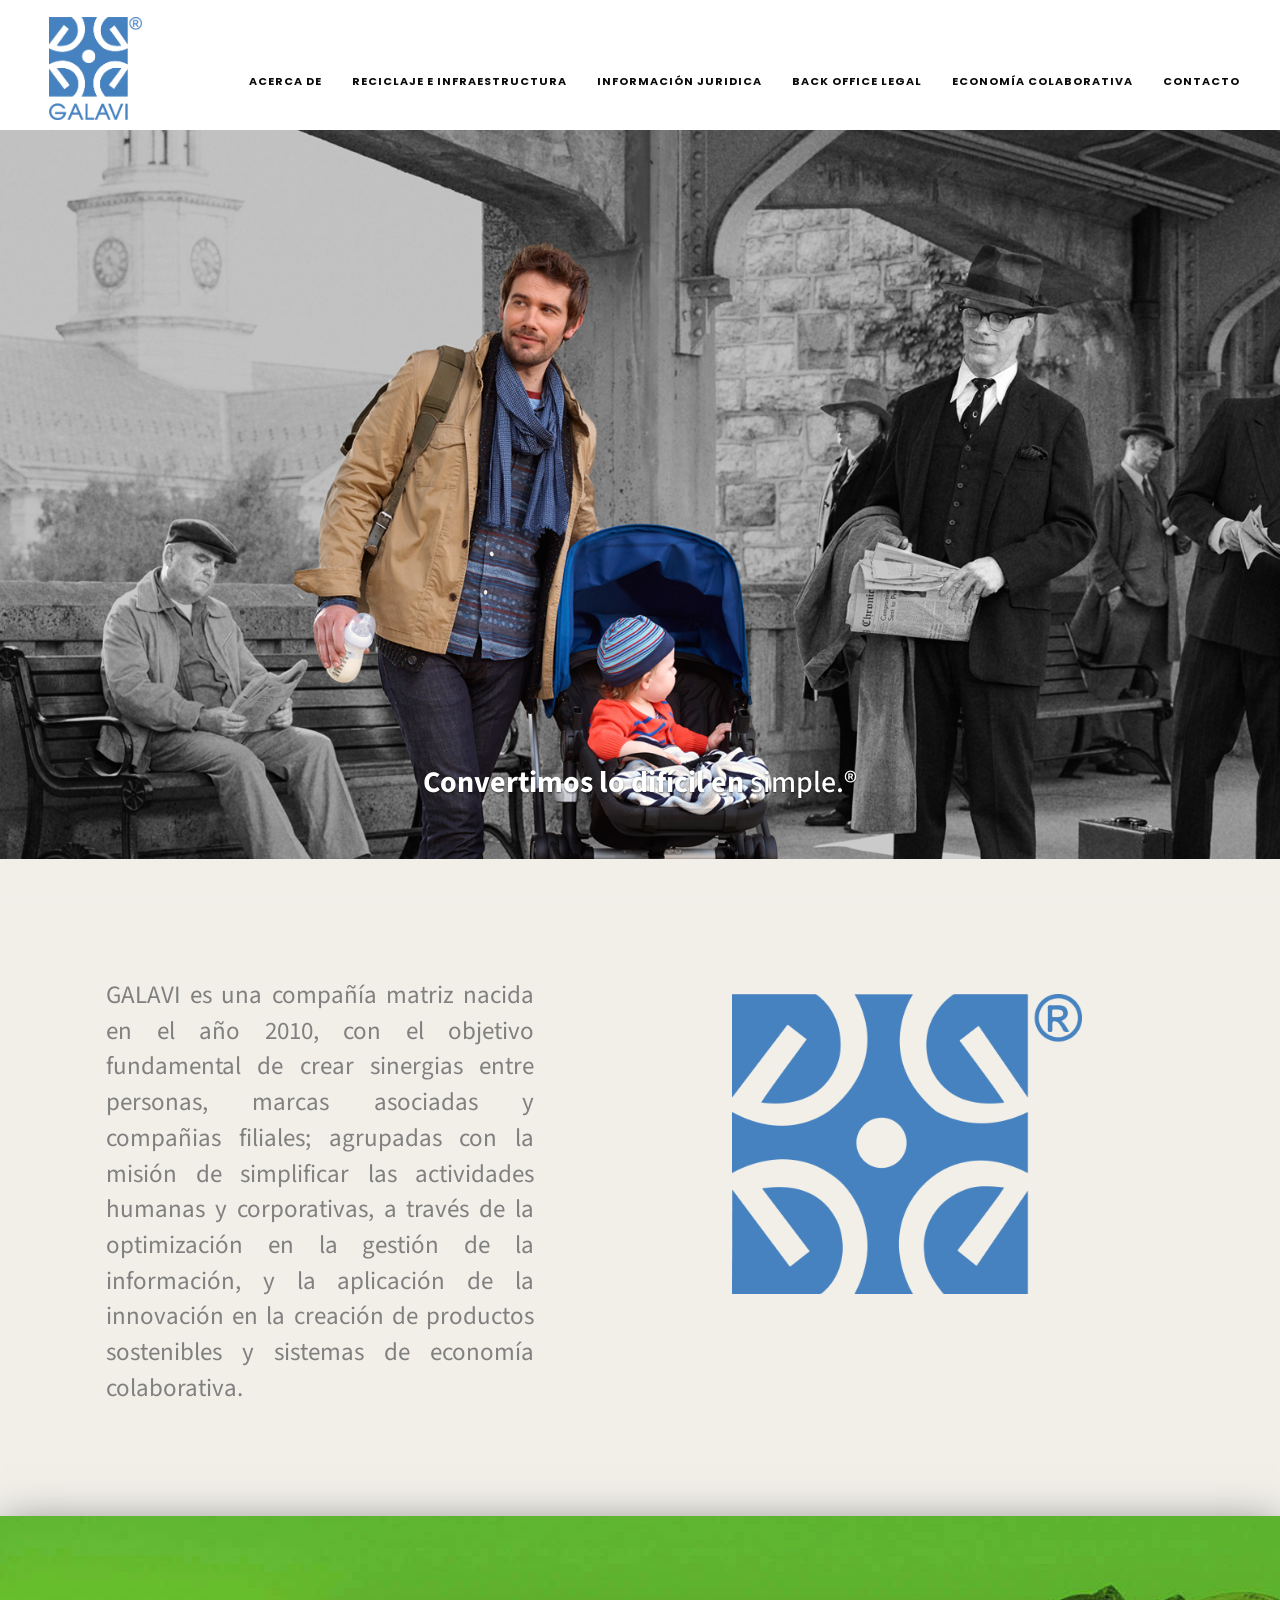
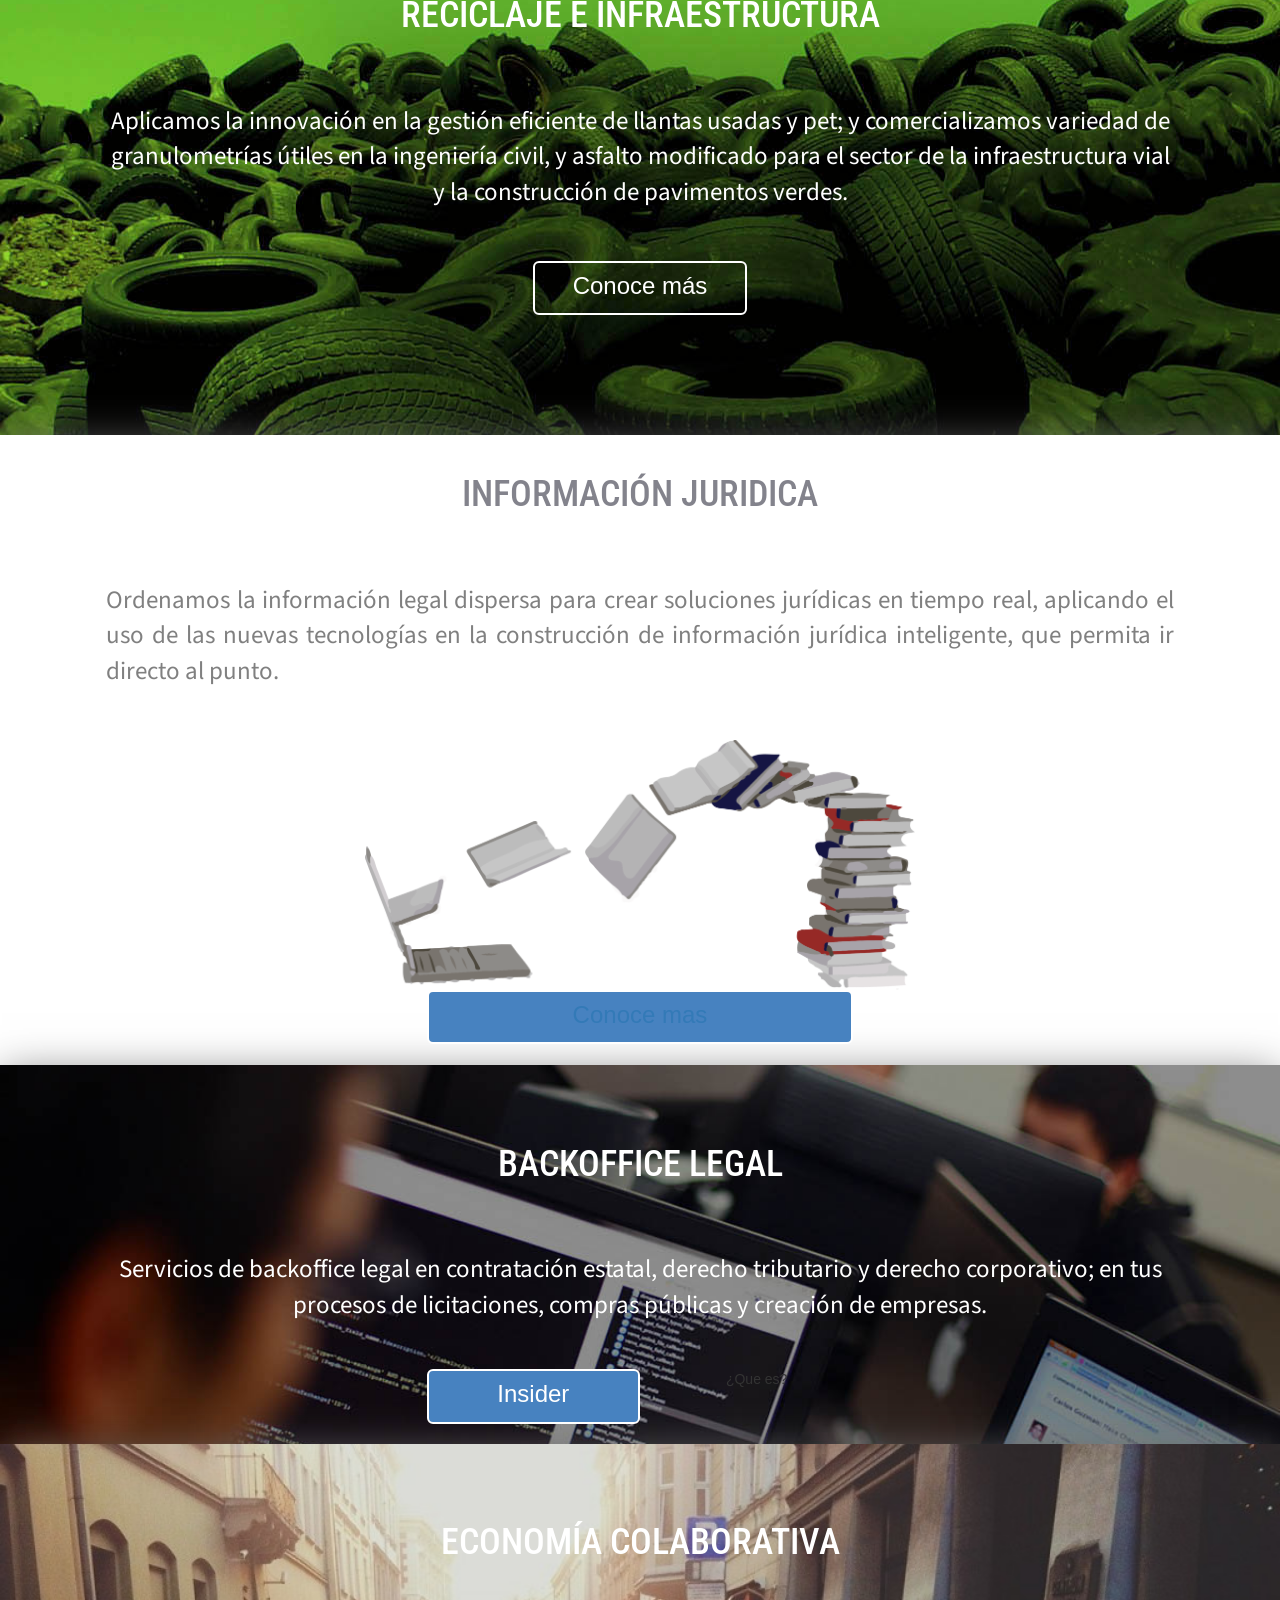
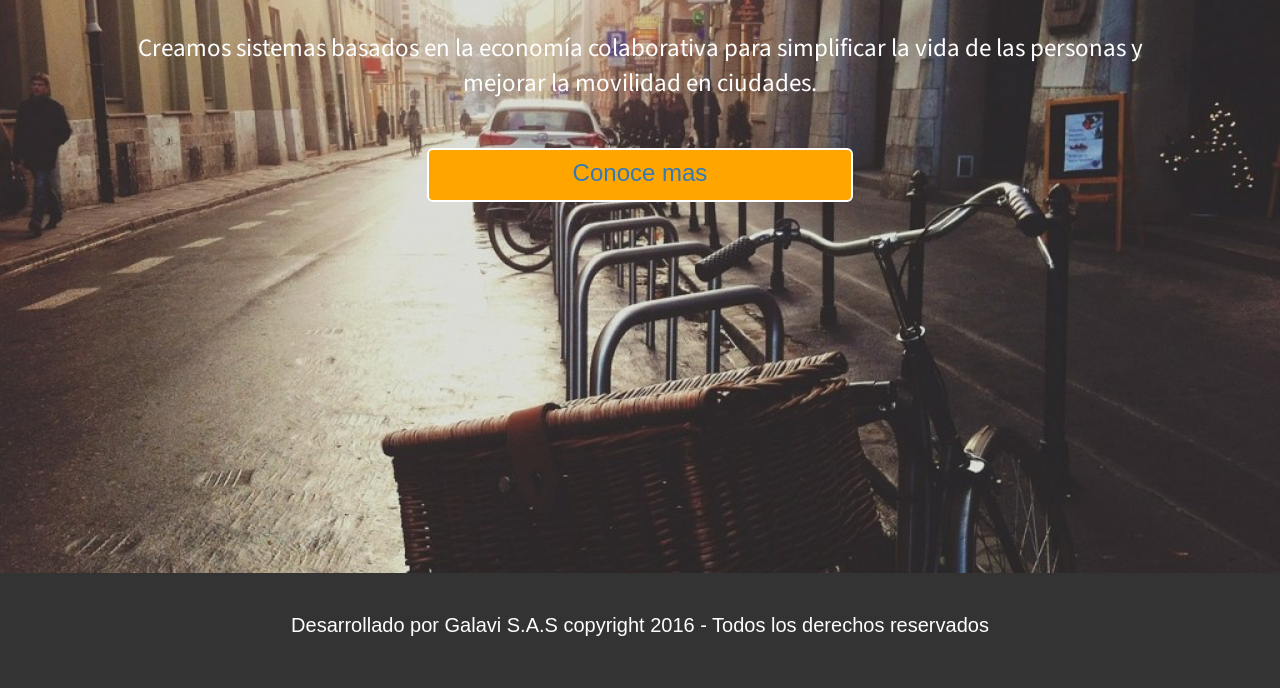
==== commit 009e75dc: "xd" ====
--- a/index.html
+++ b/index.html
@@ -12,6 +12,13 @@
     <link href='https://fonts.googleapis.com/css?family=Poppins:600' rel='stylesheet' type='text/css'>
     <link rel="icon" type="image/png" href="/img/favicon.png" />
   <title>Galavi</title>
+  <meta name="description" content="GALAVI es una compañía matriz nacida en el año 2010, con el objetivo fundamental de crear sinergias entre personas, marcas asociadas y compañias filiales; agrupadas con la misión de simplificar las actividades humanas y corporativas, a través de la optimización en la gestión de la información, y la aplicación de la innovación en la creación de productos sostenibles y sistemas de economía colaborativa.">
+<meta name="keywords" content="galavi, GALAVI">
+<meta http-equiv="Content-Type"content="text/html; charset=windows-1252">
+<META NAME="revisit-after" content="14 days">
+<META NAME="robots" content="index,follow">
+<META NAME="distribution" content="global">
+
   </head>
   <body >
 
@@ -136,7 +143,7 @@
       <br>
       <center>
       <div class="col-lg-5"></div>
-    <div class="boton2 col-lg-2" ><p "parrafo text-center" >Conoce más</p></div>
+    <div  class="  boton2  col-lg-2" ><p "parrafo text-center" >Conoce más</p></div>
       <div class="col-lg-5"></div>
       </center>
       <center>
@@ -177,7 +184,7 @@
          <img src="img/01.png" alt="Responsive image"  width="550px" height="250px" id="imagen2">
       </div>
       <div class="col-lg-4" id="backoffice-legal"></div>
-    <div class="boton1 col-lg-4" ><p "parrafo text-center" ><a style=" color:white;" href="http://inprix.co" >Conoce mas</a></p></div>
+    <div class="boton1 col-lg-4" ><p "parrafo text-center" ><a href="http://inprix.co" >Conoce mas</a></p></div>
       <div class="col-lg-4" ></div>
 </div>
 </div>
@@ -204,7 +211,7 @@
 
         <div class="col-lg-4"></div>
       <div class="boton1 col-lg-2" href="#"><p "parrafo text-center" >Insider</p></div>
-      <div class="boton2 boton21 col-lg-2" href="#"><p "parrafo text-center" >¿Que es?</p></div>
+      <div class=" boton21 col-lg-2" href="#"><p "parrafo text-center" >¿Que es?</p></div>
         <div class="col-lg-4" ></div>
   </center>
     </div>
@@ -232,7 +239,7 @@
       <center>
 
         <div class="col-lg-4"></div>
-      <div class="boton3 col-lg-4" ><p "parrafo text-center" ><a style=" color:white" href="http://boxo.com.co" >Conoce mas</a></p></div>
+      <div class="boton3 col-lg-4" ><p "parrafo text-center" ><a  href="http://boxo.com.co" >Conoce mas</a></p></div>
         <div class="col-lg-4"></div>
 
   </center>
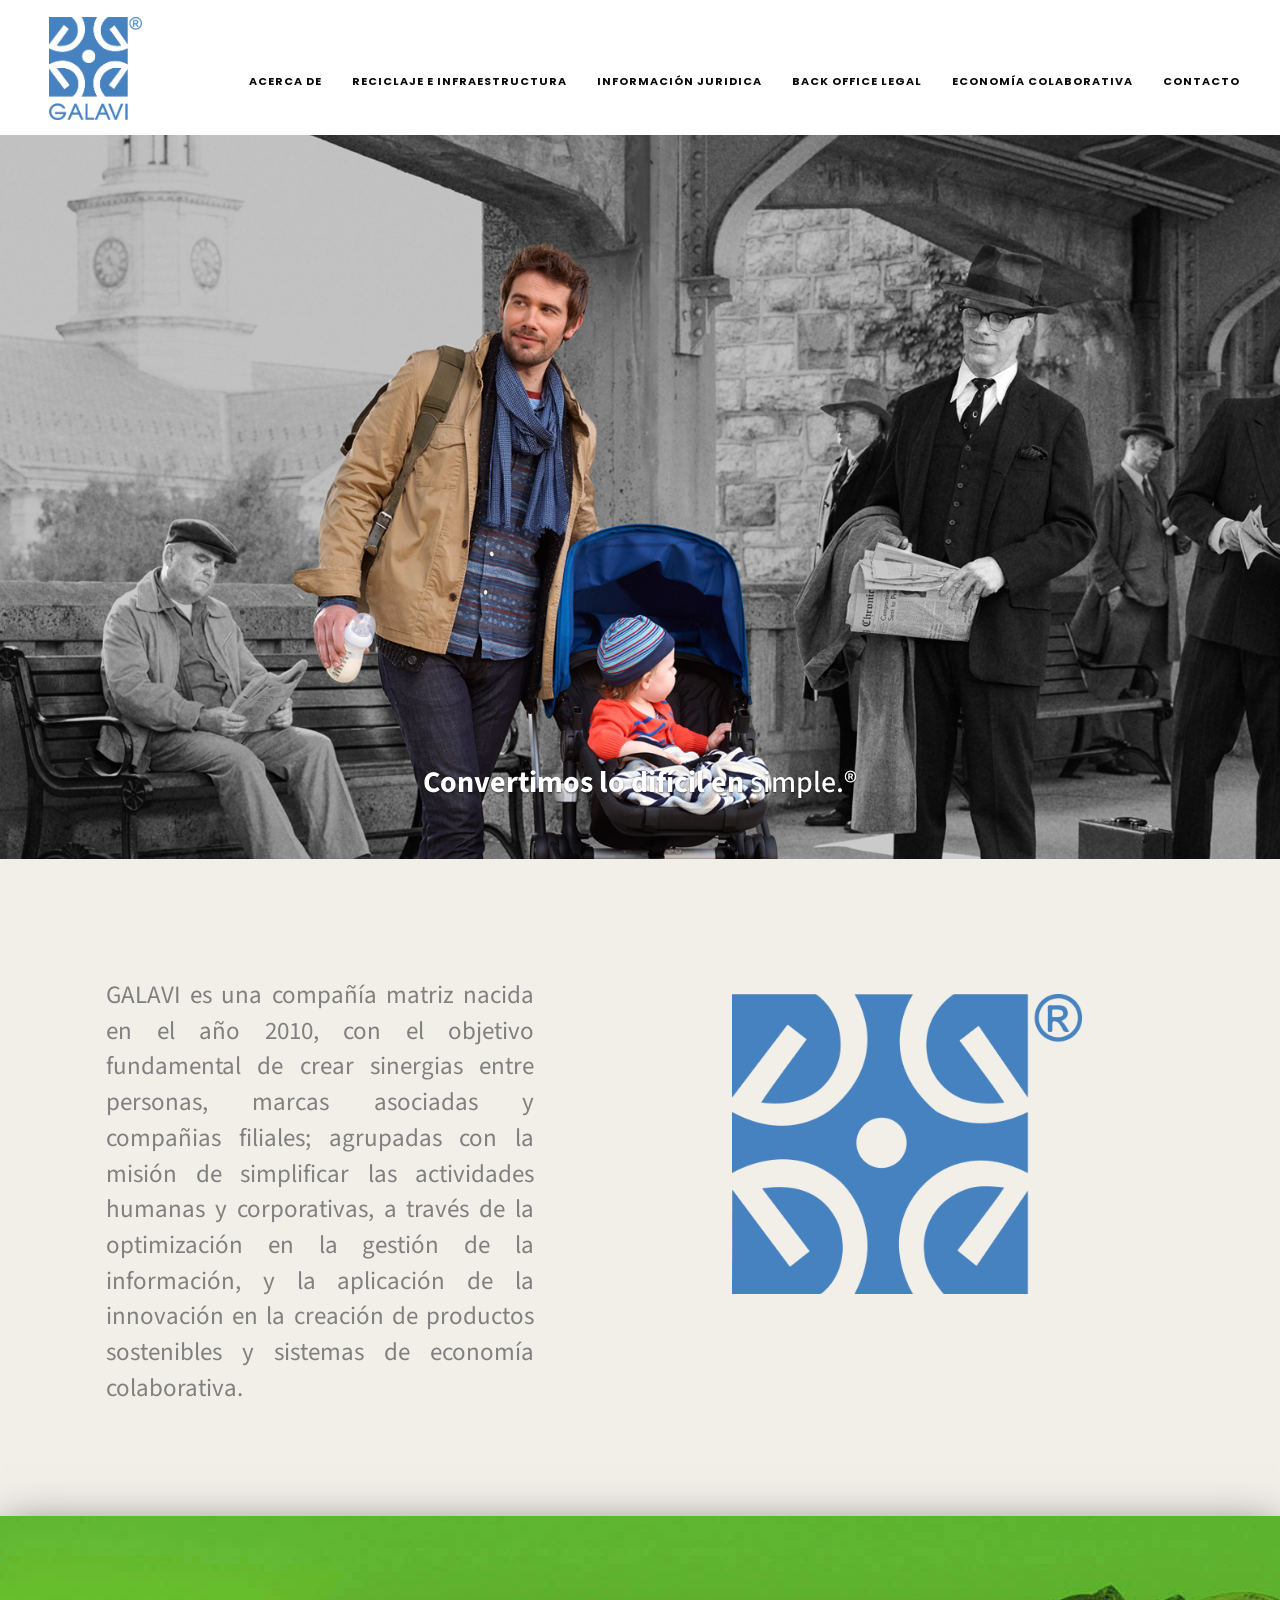
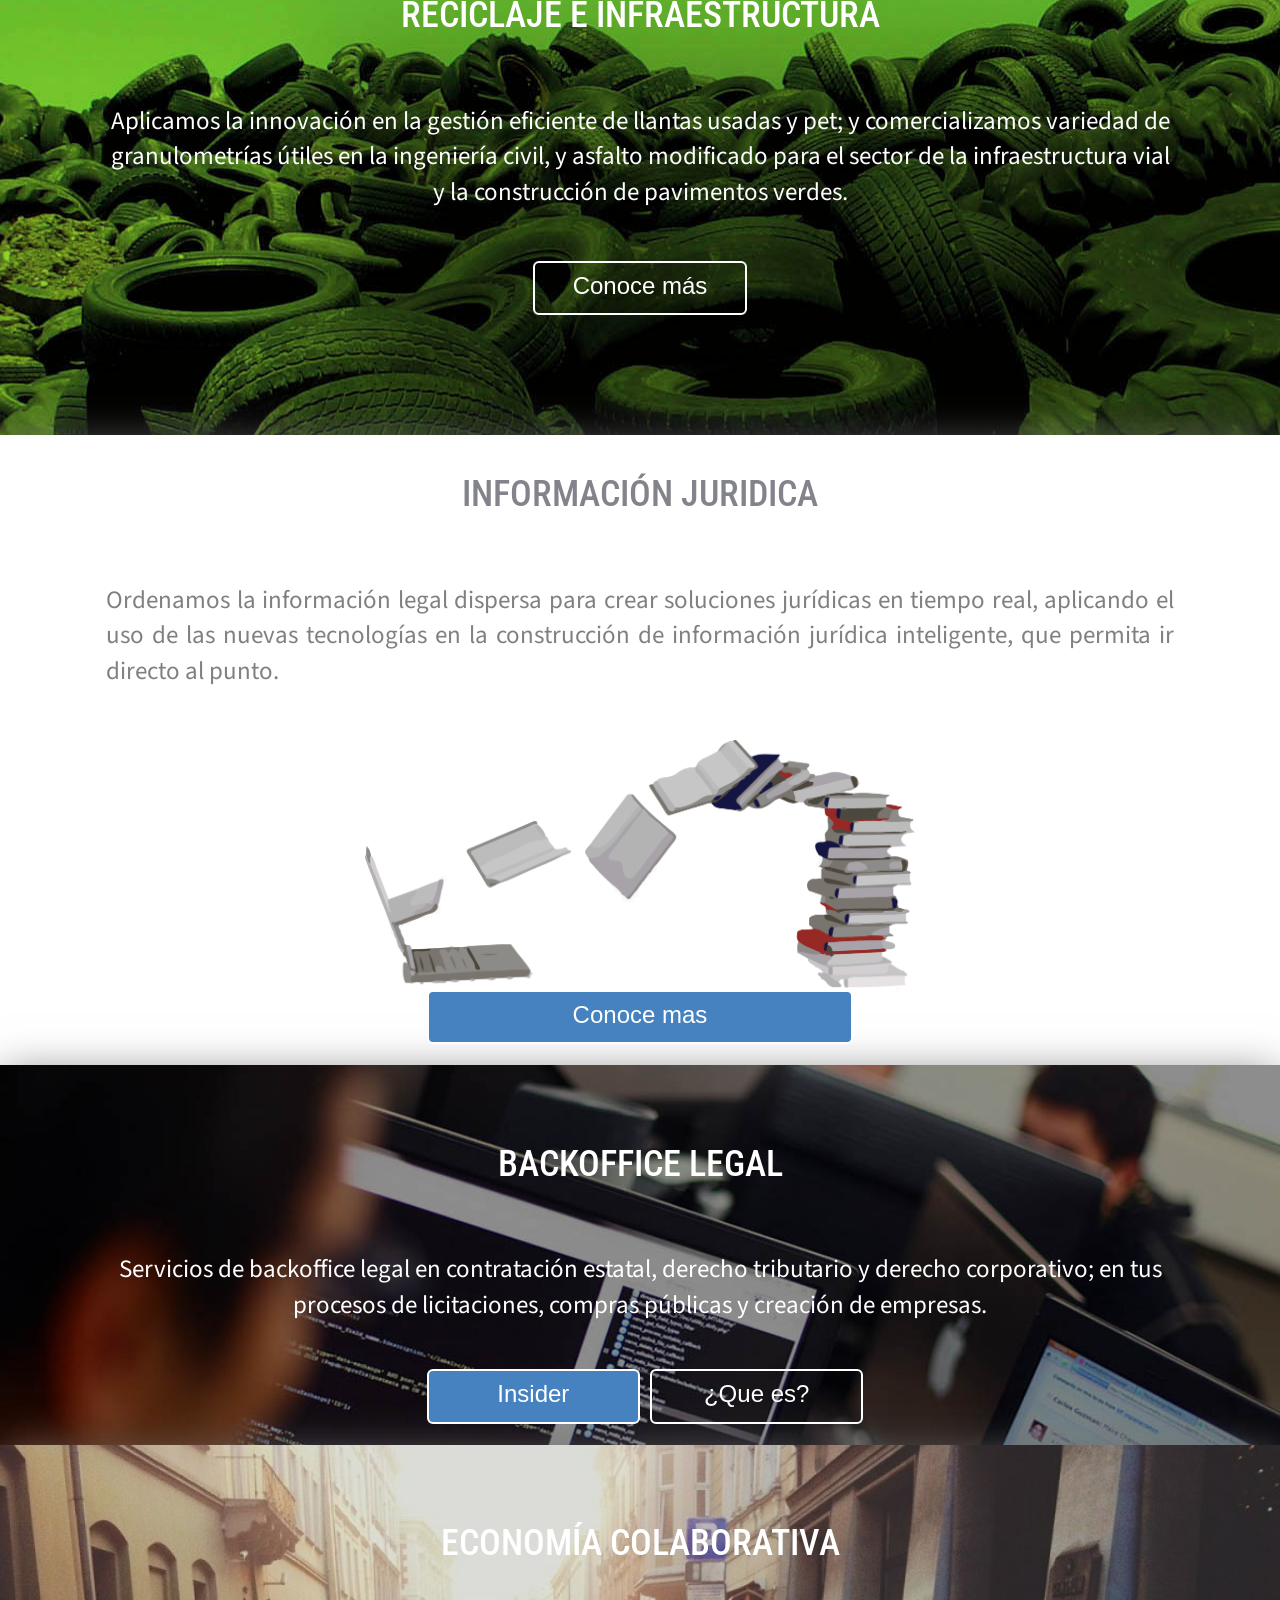
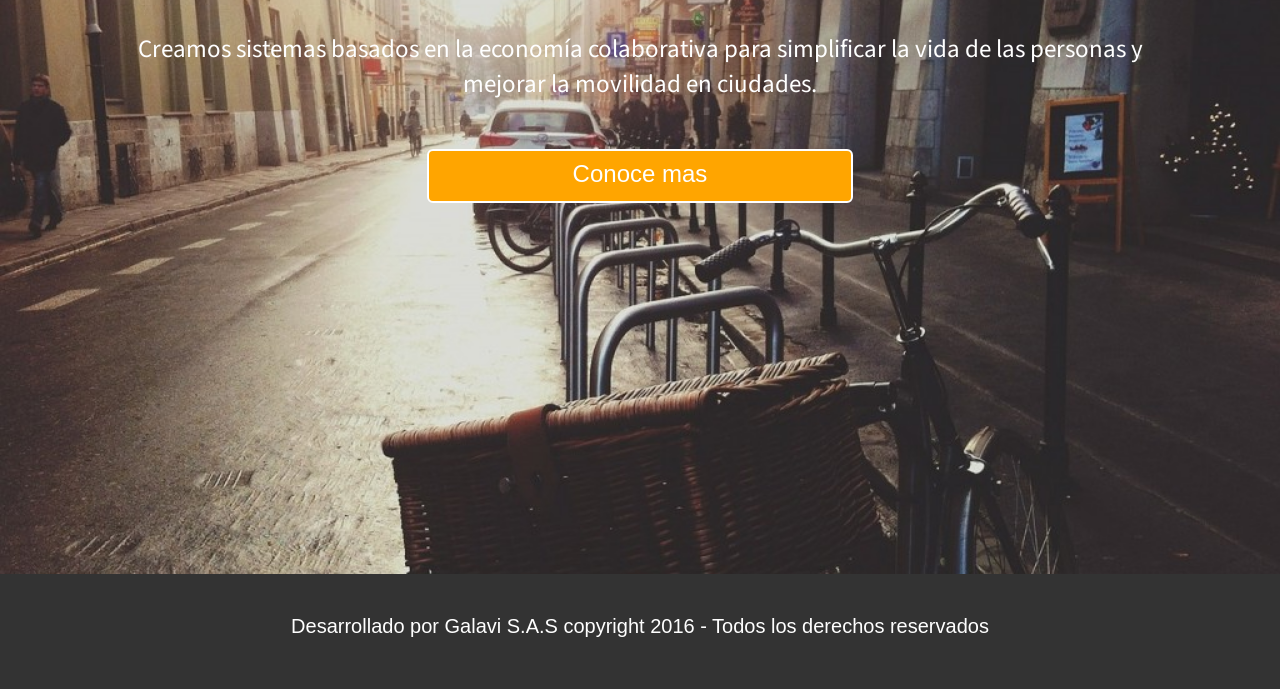
==== commit 43653431: "d" ====
--- a/index.html
+++ b/index.html
@@ -210,7 +210,7 @@
       <center>
 
         <div class="col-lg-4"></div>
-      <div class="boton1 col-lg-2" href="#"><p "parrafo text-center" >Insider</p></div>
+      <div class="boton11 col-lg-2" href="#"><p "parrafo text-center" >Insider</p></div>
       <div class=" boton21 col-lg-2" href="#"><p "parrafo text-center" >¿Que es?</p></div>
         <div class="col-lg-4" ></div>
   </center>
--- a/css/estilos.css
+++ b/css/estilos.css
@@ -4,7 +4,18 @@
   background-color:#3888C7;
 
 }
-
+a:link, a:visited {
+
+    color: white;
+    text-align: center;
+    text-decoration: none;
+    display: inline-block;
+}
+
+
+a:hover, a:active {
+    color:gray;
+}
 body{
   margin: 0;
 
@@ -213,6 +224,28 @@
     border: 2px solid;
 }
 
+.boton11{
+    border-color: #4782c0;
+    background-color: #4782c0;
+    color: white;
+    font-size: 24px;
+    padding-top: 6px;
+    border-radius:6px;
+    margin-right: 10px;
+    border: 2px solid;
+}
+.boton11:hover{
+    border-color: #4782c0;
+    background-color: white;
+    color: gray;
+    font-size: 24px;
+    padding-top: 6px;
+    border-radius:6px;
+    margin-right: 10px;
+    border: 2px solid;
+}
+
+
 .boton1:hover{
     border-color: #4782c0;
     background-color: white;
@@ -235,6 +268,26 @@
 }
 
 .boton2:hover{
+    border-color: white;
+    background-color: #4782c0;
+    color: white;
+    font-size: 24px;
+    padding-top: 6px;
+    border-radius:6px;
+    margin-right: 10px;
+    border: 2px solid;
+}
+.boton21{
+    border-color: white;
+    background-color:transparent;
+    color: white;
+    font-size: 24px;
+    padding-top: 6px;
+    border-radius: 6px;
+    border: 2px solid;
+}
+
+.boton21:hover{
     border-color: white;
     background-color: #4782c0;
     color: white;
@@ -283,17 +336,125 @@
   background-color: #4782c0;
   color:white;
 }
+/*ipad*/
+@media only screen and (min-width: 768px) and (max-width: 1024px) and (orientation : portrait)  {
+  .navbar-default .navbar-nav > li > a {
+    color: #0c0c0c;
+    text-transform: uppercase;
+    font-size: 3px;
+    font-weight: 700;
+    letter-spacing: 1px;
+    padding-top: 46px;
+    filter: alpha(opacity=65);
+    display: block;
+    background: rgba(255,255,255,0);
+    font-family: 'Poppins', sans-serif;
+  }
+  img {
+  visibility: hidden;
+  display: none;
+  }
+  .boton2 {
+    border-color: white;
+    background-color: transparent;
+    color: white;
+    font-size: 24px;
+    padding-top: 6px;
+    border-radius: 6px;
+    border: 2px solid;
+    margin-left: 9px;
+    margin-top: 363px;
+    margin-right: 10px;
+  }
+
+  .boton1 {
+    border-color: #4782c0;
+    background-color: #4782c0;
+    color: white;
+    font-size: 24px;
+    padding-top: 6px;
+    border-radius: 6px;
+    margin-right: 10px;
+    border: 2px solid;
+    margin-top: 301px;
+    margin-left: 10px;
+    margin-bottom: 10px;
+  }
+
+  .boton21 {
+    border-color: white;
+    background-color: transparent;
+    color: white;
+    font-size: 24px;
+    padding-top: 6px;
+    border-radius: 6px;
+    border: 2px solid;
+    margin-left: 10px;
+    margin-right: 10px;
+  }
+
+  .navbar-default.affix .navbar-nav > li > a {
+    color: black;
+    text-transform: uppercase;
+    font-size: 3px;
+    font-weight: 700;
+    letter-spacing: 1px;
+    filter: alpha(opacity=65);
+    display: block;
+    background: rgba(255,255,255,0);
+    font-family: 'Poppins', sans-serif;
+}
+
+.boton11 {
+    border-color: #4782c0;
+    background-color: #4782c0;
+    color: white;
+    font-size: 24px;
+    padding-top: 6px;
+    border-radius: 6px;
+    margin-right: 10px;
+    border: 2px solid;
+    margin-top: 340px;
+    margin-left: 10px;
+    margin-bottom: 10px;
+}
+.sec3 {
+    background-image: url(../img/08.jpg);
+    box-shadow: 0px 9px 42px -2px #6D6D6D;
+    width: 100%;
+    padding-bottom: 20px;
+    background-repeat: no-repeat;
+    background-size: 192%;
+  }
+
+  .boton3 {
+    border-color: orange;
+    background-color: orange;
+    color: white;
+    font-size: 24px;
+    padding-top: 6px;
+    border-radius: 6px;
+    margin-right: 10px;
+    border: 2px solid;
+    margin-top: 301px;
+    margin-left: 10px;
+}
+.sec4 {
+    background-image: url(../img/09.jpg);
+    box-shadow: 0px 9px 42px -2px #6D6D6D;
+    width: 100%;
+    padding-bottom: 20px;
+    background-repeat: no-repeat;
+    background-size: 100%;
+    height: 64%;
+}
+
+
+}
 
 
 /*iphone 6 plus*/
-@media only screen
-    and (min-device-width : 414px)
-    and (max-device-width : 736px)
-    and (device-width : 414px)
-    and (device-height : 736px)
-    and (orientation : portrait)
-    and (-webkit-min-device-pixel-ratio : 3)
-    and (-webkit-device-pixel-ratio : 3) {
+@media only screen and (min-width: 414px) and (max-width: 736px) and (orientation : portrait)  {
   .navbar-default .navbar-collapse, .navbar-default .navbar-form {
    border-color: #e7e7e7;
    /* height: 147%; */
@@ -315,33 +476,16 @@
     border-color: rgba(56, 136, 199, 0.44);
     margin-top: 43px;
   }
-  .boton2 {
+  .parrafo {
+    font-size: 25px;
+    font-family: 'Source Sans Pro', sans-serif;
+    margin-left: 15px;
+    margin-top: 3px;
+    color: gray;
+    margin-right: 14px;
+}
+  .boton21 {
     border-color: white;
-    background-color: transparent;
-    color: white;
-    font-size: 24px;
-    padding-top: 6px;
-    border-radius: 6px;
-    border: 2px solid;
-    height: 57px;
-    margin-top: 411px;
-    margin-left: 10px;
-    margin-right: 10px;
-  }
-  .boton1 {
-    border-color: #4782c0;
-    background-color: #4782c0;
-    color: white;
-    font-size: 24px;
-    padding-top: 6px;
-    border-radius: 6px;
-    margin-right: 10px;
-    border: 2px solid;
-    margin-top: 293px;
-    margin-left: 10px;
-}
-.boton21 {
-  border-color: white;
   background-color: transparent;
   color: white;
   font-size: 24px;
@@ -349,17 +493,58 @@
   border-radius: 6px;
   border: 2px solid;
   height: 57px;
-  margin-top: 10px;
+  margin-top: 11px;
   margin-left: 10px;
-    margin-right: 10px;
-}
+  margin-right: 10px;
+  margin-bottom: 20px;
+  }
+  .boton1 {
+    border-color: #4782c0;
+    background-color: #4782c0;
+    color: white;
+    font-size: 24px;
+    padding-top: 6px;
+    border-radius: 6px;
+    margin-right: 10px;
+    border: 2px solid;
+    margin-top: 366px;
+    margin-left: 10px;
+}
+.boton2 {
+  border-color: white;
+     background-color: transparent;
+     color: white;
+     font-size: 24px;
+     padding-top: 6px;
+     border-radius: 6px;
+     border: 2px solid;
+     height: 57px;
+     margin-top: 519px;
+     margin-left: 10px;
+     margin-right: 10px;
+
+}
+
+img {
+visibility: hidden;
+display: none;
+}
+
+.secc {
+  background-image: url(../img/4.jpg);
+    box-shadow: 0px 9px 42px -2px #6D6D6D;
+    width: 100%;
+    padding-bottom: 20px;
+    height: 116%;
+}
+
 .sec3{
-    background-image: url(../img/08.jpg);
+  background-image: url(../img/08.jpg);
     box-shadow: 0px 9px 42px -2px #6D6D6D;
     width: 100%;
     padding-bottom: 20px;
     background-repeat: no-repeat;
-    background-size: 330%;
+    background-size: 397%;
 }
 .boton3 {
     border-color: orange;
@@ -400,8 +585,8 @@
   }
 /*  iphone 6 plus acostado*/
   @media only screen
-   and (min-device-width : 414px)
-   and (max-device-width : 736px)
+   and (min-width : 414px)
+   and (max-width : 736px)
    and (orientation : landscape)
    and (-webkit-min-device-pixel-ratio : 3) {
 
@@ -434,7 +619,7 @@
     margin-right: 25px;
     }
     img {
-    vertical-align: middle;
+
     visibility: hidden;
     display: none;
   }
@@ -731,22 +916,19 @@
     }
 
 
-  /*iphone 5*
+  /*iphone 5*/
   @media only screen
-  and (min-device-width : 320px)
-  and (max-device-width : 568px)
+  and (min-width : 320px)
+  and (max-width : 568px)
   and (orientation : portrait) {
       #input{
           margin-top: 96px;
       }
-      #imagen1{
+      img{
         visibility: hidden;
- display:none;
+     display:none;
       }
-      #imagen2{
-        visibility: hidden;
- display:none;
-      }
+
       .parrafo {
     font-size: 20px;
     font-family: 'Source Sans Pro', sans-serif;
@@ -754,7 +936,86 @@
     margin-top: 34px;
     margin-right: 10px;
     color: gray;
-}
+      }
+
+      .boton2 {
+    border-color: white;
+    background-color: transparent;
+    color: white;
+    font-size: 24px;
+    padding-top: 6px;
+    border-radius: 6px;
+    border: 2px solid;
+    margin-top: 478px;
+    margin-left: 7px;
+    margin-right: 7px;
+    margin-bottom: 5px;
+      }
+
+      .boton21 {
+    border-color: white;
+    background-color: transparent;
+    color: white;
+    font-size: 24px;
+    padding-top: 6px;
+    border-radius: 6px;
+    border: 2px solid;
+    margin-left: 10px;
+    margin-bottom: 2px;
+    margin-right: 10px;
+}
+
+      .secc {
+    background-image: url(../img/4.jpg);
+    box-shadow: 0px 9px 42px -2px #6D6D6D;
+    width: 100%;
+    padding-bottom: -15px;
+    height: 151%;
+  }
+
+  .boton1 {
+  border-color: #4782c0;
+  background-color: #4782c0;
+  color: white;
+  font-size: 24px;
+  padding-top: 6px;
+  border-radius: 6px;
+  margin-right: 10px;
+  border: 2px solid;
+  margin-top: 430px;
+  margin-left: 10px;
+  margin-bottom: 9px;
+  }
+  .sec3 {
+    background-image: url(../img/08.jpg);
+    box-shadow: 0px 9px 42px -2px #6D6D6D;
+    width: 100%;
+    padding-bottom: 20px;
+    background-repeat: no-repeat;
+    background-size: 541%;
+    }
+    .boton3 {
+    border-color: orange;
+    background-color: orange;
+    color: white;
+    font-size: 24px;
+    padding-top: 6px;
+    border-radius: 6px;
+    margin-right: 10px;
+    border: 2px solid;
+    margin-left: 10px;
+    margin-top: 370px;
+    }
+    .sec4 {
+    background-image: url(../img/09.jpg);
+    box-shadow: 0px 9px 42px -2px #6D6D6D;
+    width: 100%;
+    padding-bottom: 20px;
+    background-repeat: no-repeat;
+    background-size: 207%;
+    height: 100%;
+}
+
     }
 /*iphone 5 acostado*
 @media only screen
